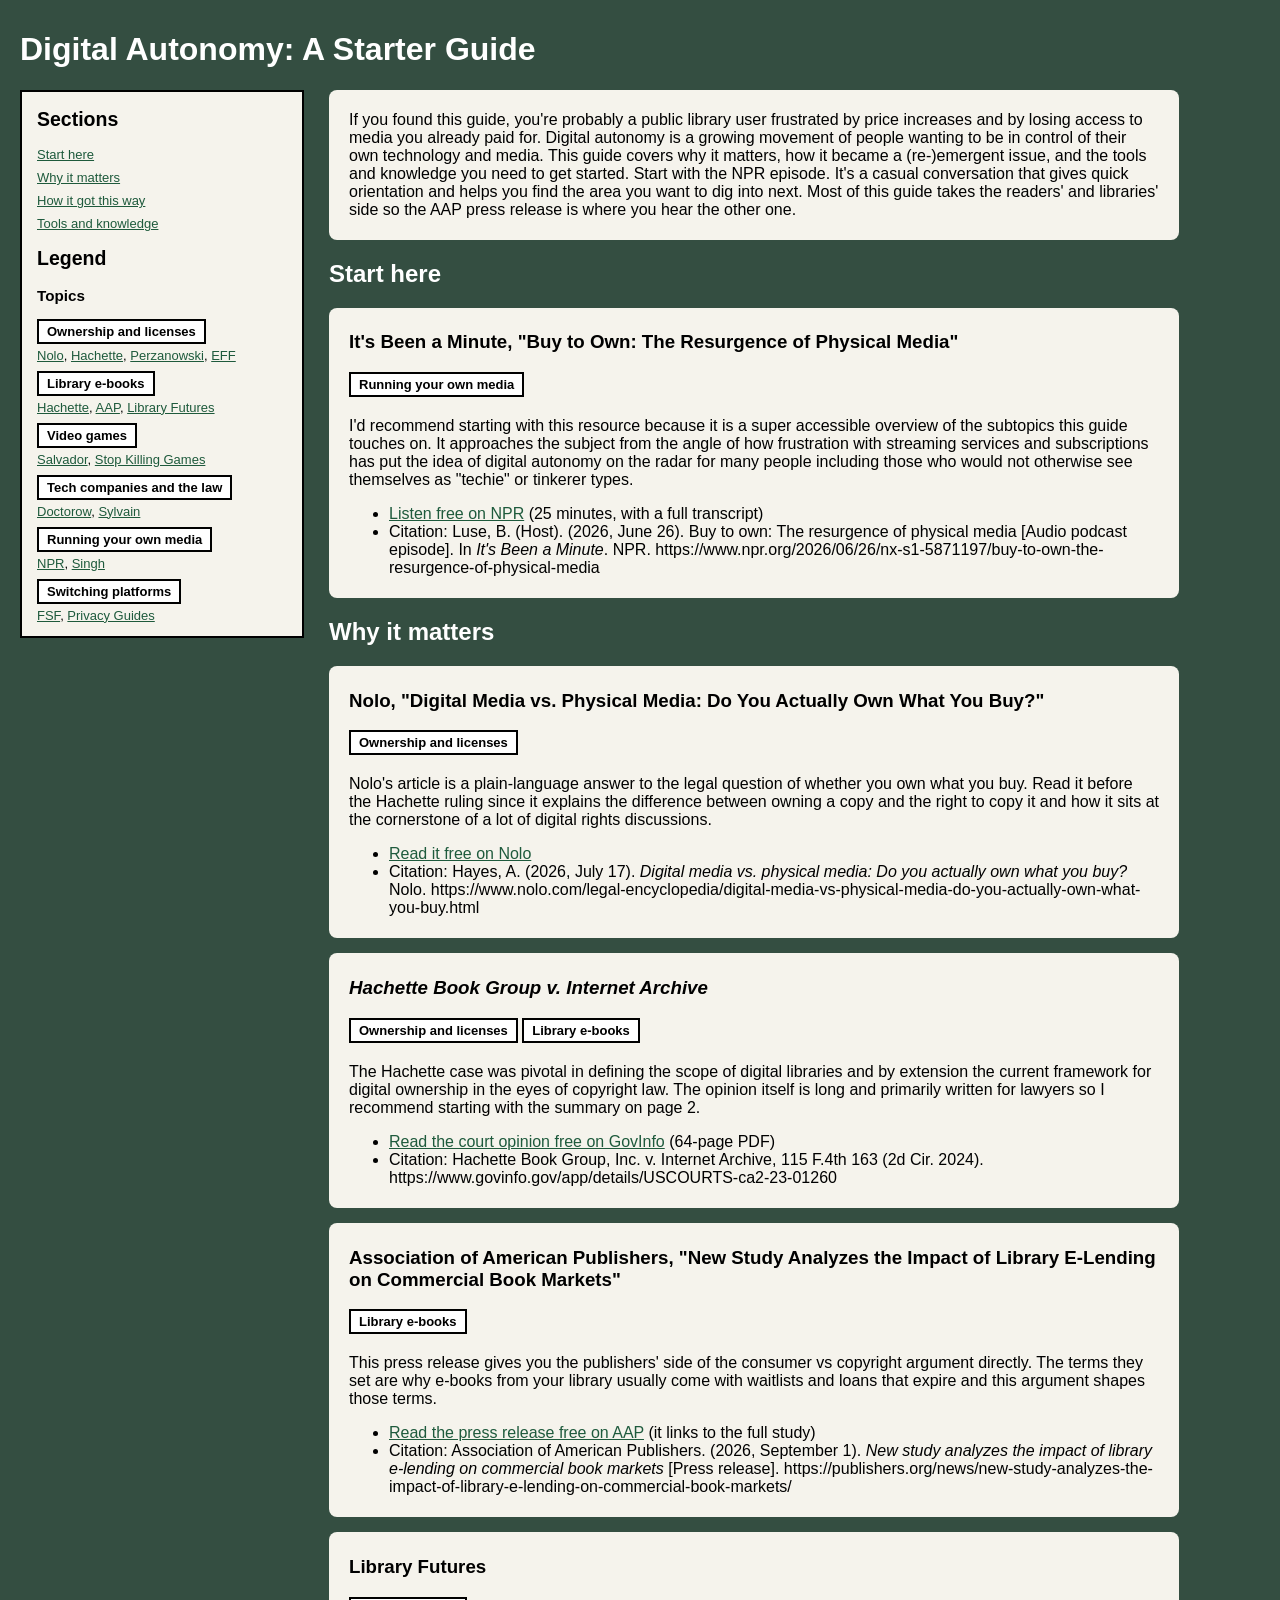
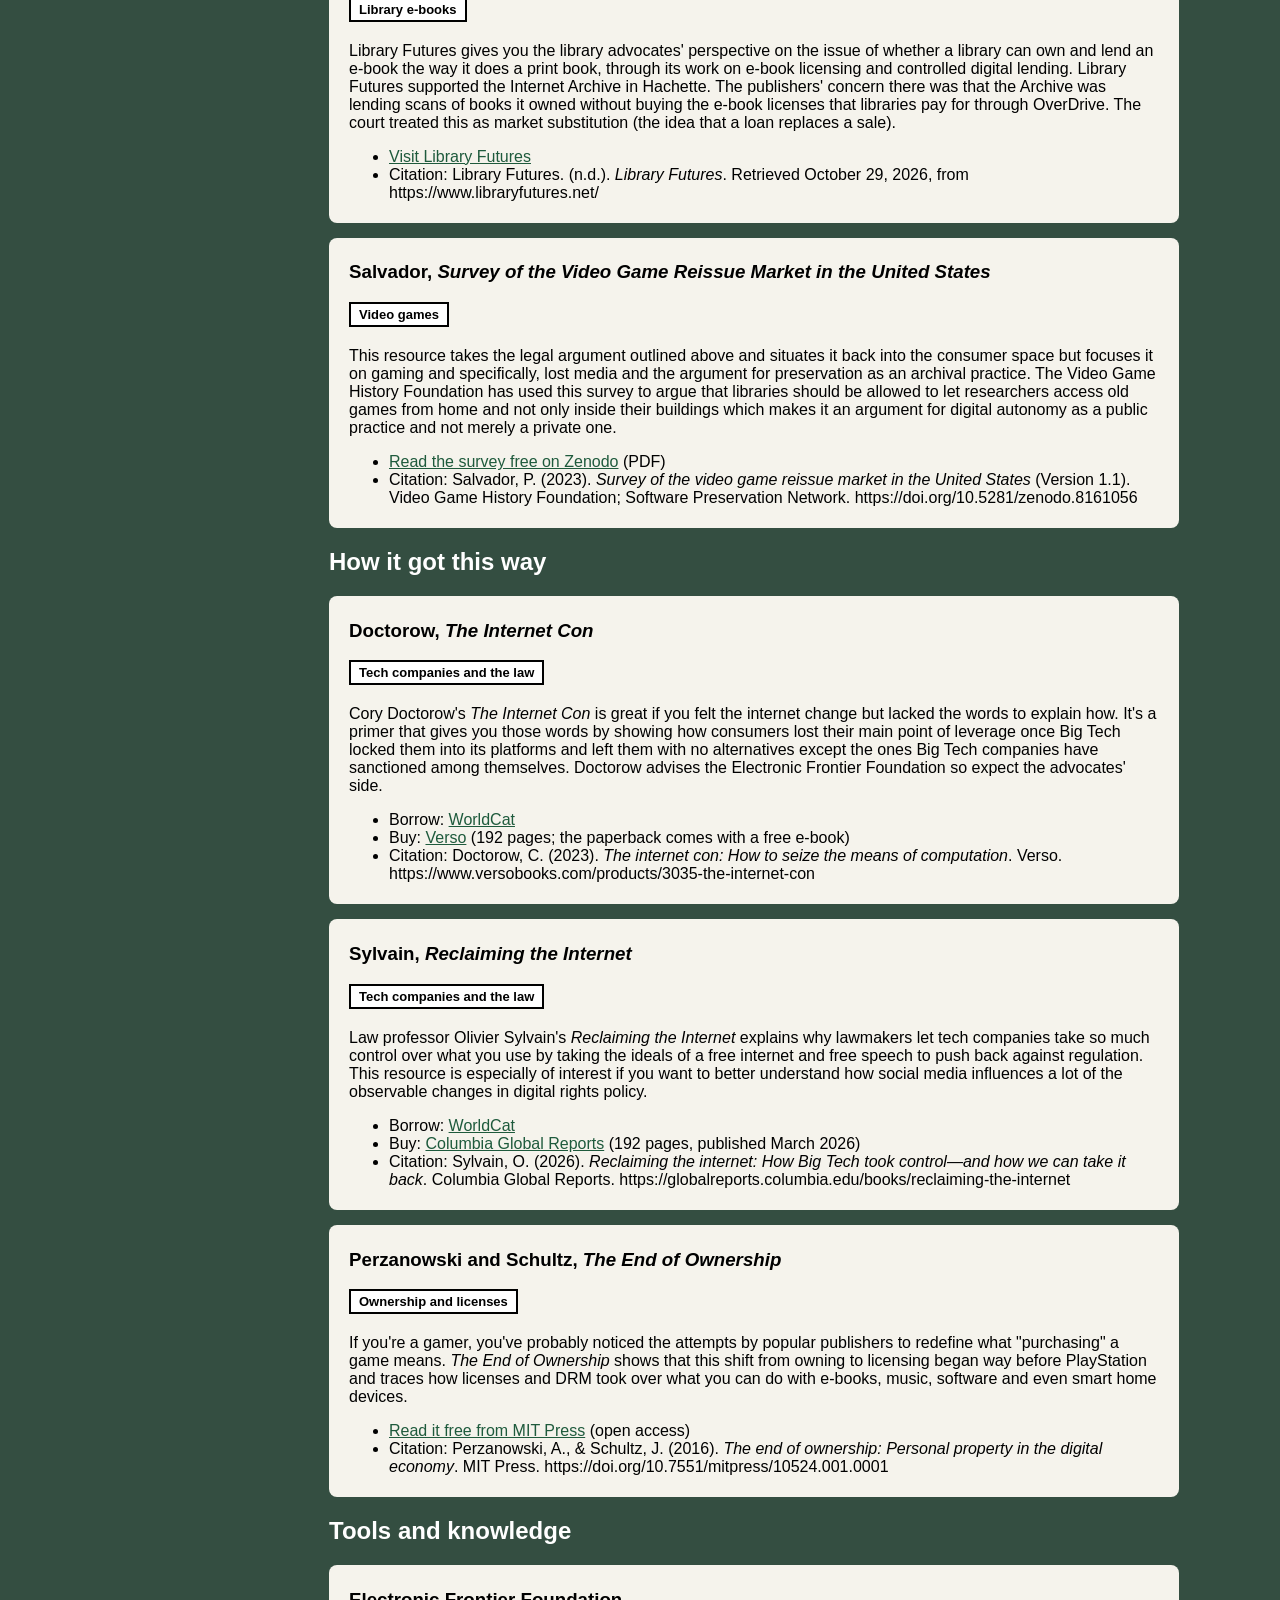
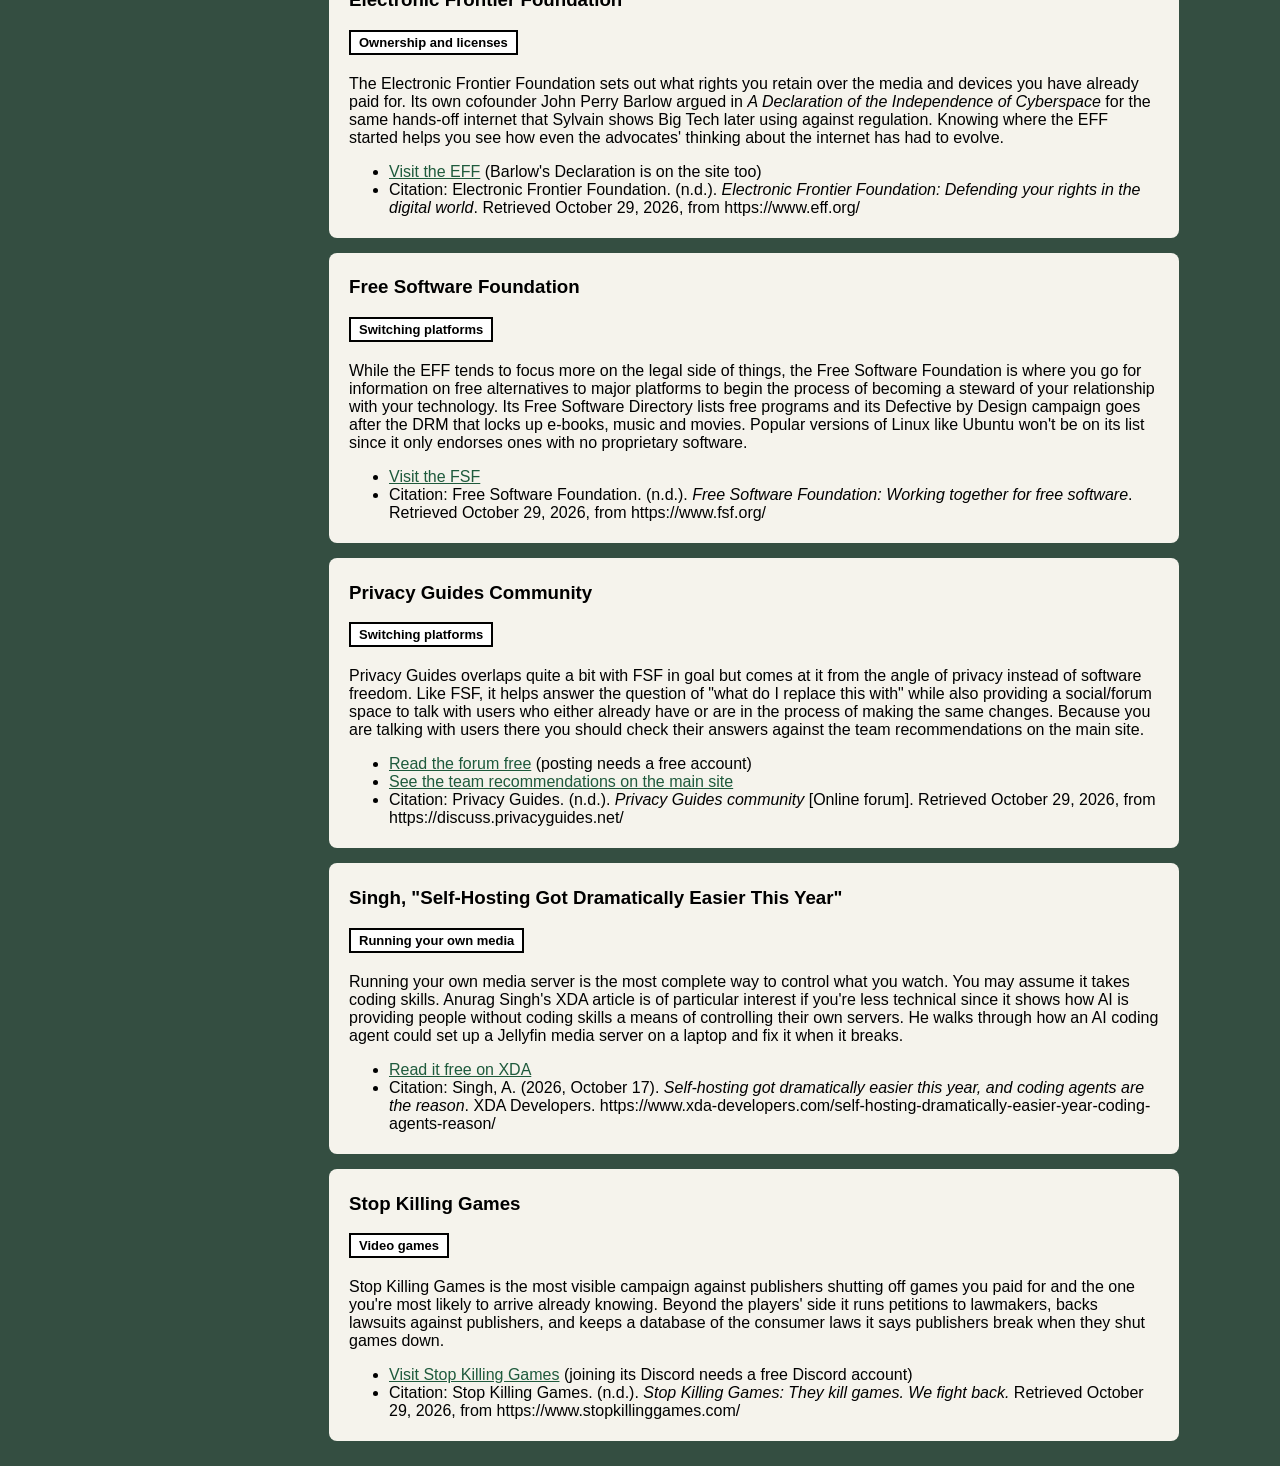
==== reference-guide.html @ 39aa9472 "init ref guide" ====
<!DOCTYPE html>
<!-- Made for LIS 702, Fall 2026 -->

<html lang="en-US">
  
  <head>
    <meta charset="utf-8" />
    <meta name="viewport" content="width=device-width, initial-scale=1" />
    <meta 
      name="description"
      content="LIS 702 reference subject guide on digital autonomy" />
    <title>Digital Autonomy Guide</title>
    <link rel="stylesheet" href="guide.css" />
  </head>

  <body>
    <header>
        <h1>Digital Autonomy: A Starter Guide</h1>
    </header>   

    <a class="skip" href="#main">Skip to the guide</a>
    <div class="layout">
     <aside>
        <nav aria-label="Guide sections">
        <h2>Sections</h2>
        <ul>
            <li><a href="#start">Start here</a></li>
            <li><a href="#why">Why it matters</a></li>
            <li><a href="#how">How it got this way</a></li>
            <li><a href="#tools">Tools and knowledge</a></li>    
            </ul>
        </nav>
        <h2>Legend</h2>
        <h3>Topics</h3>
        <ul>
        <li><span class="tag topic">Ownership and licenses</span><br><a href="#nolo">Nolo</a>, <a href="#hachette">Hachette</a>, <a href="#perzanowski">Perzanowski</a>, <a href="#eff">EFF</a></li>
        <li><span class="tag topic">Library e-books</span><br><a href="#hachette">Hachette</a>, <a href="#aap">AAP</a>, <a href="#library-futures">Library Futures</a></li>
        <li><span class="tag topic">Video games</span><br><a href="#salvador">Salvador</a>, <a href="#stop-killing-games">Stop Killing Games</a></li>
        <li><span class="tag topic">Tech companies and the law</span><br><a href="#doctorow">Doctorow</a>, <a href="#sylvain">Sylvain</a></li>
        <li><span class="tag topic">Running your own media</span><br><a href="#npr">NPR</a>, <a href="#singh">Singh</a></li>
        <li><span class="tag topic">Switching platforms</span><br><a href="#fsf">FSF</a>, <a href="#privacy-guides">Privacy Guides</a></li>
    </ul>
    </aside>

    <main id="main">
    <section class="intro">
        <p>If you found this guide, you're probably a public library user frustrated by price increases and by losing access to media you already paid for. Digital autonomy is a growing movement of people wanting to be in control of their own technology and media. This guide covers why it matters, how it became a (re-)emergent issue, and the tools and knowledge you need to get started. Start with the NPR episode. It's a casual conversation that gives quick orientation and helps you find the area you want to dig into next. Most of this guide takes the readers' and libraries' side so the AAP press release is where you hear the other one.</p>
    </section>
        

    <section id="start">
        <h2>Start here</h2>
        <div class="resource" id="npr">
            <h3>It's Been a Minute, "Buy to Own: The Resurgence of Physical Media"</h3>
            <p class="tags"><span class="tag topic">Running your own media</span></p>
            <p>I'd recommend starting with this resource because it is a super accessible overview of the subtopics this guide touches on. It approaches the subject from the angle of how frustration with streaming services and subscriptions has put the idea of digital autonomy on the radar for many people including those who would not otherwise see themselves as "techie" or tinkerer types.</p>
            <ul>
                <li><a href="https://www.npr.org/2026/06/26/nx-s1-5871197/buy-to-own-the-resurgence-of-physical-media">Listen free on NPR</a> (25 minutes, with a full transcript)</li>
                <li>Citation: Luse, B. (Host). (2026, June 26). Buy to own: The resurgence of physical media [Audio podcast episode]. In <em>It's Been a Minute</em>. NPR. https://www.npr.org/2026/06/26/nx-s1-5871197/buy-to-own-the-resurgence-of-physical-media</li>
            </ul>
        </div>
    </section>

    <section id="why">
        <h2>Why it matters</h2>
        <div class="resource" id="nolo">
            <h3>Nolo, "Digital Media vs. Physical Media: Do You Actually Own What You Buy?"</h3>
            <p class="tags"><span class="tag topic">Ownership and licenses</span></p>
            <p>Nolo's article is a plain-language answer to the legal question of whether you own what you buy. Read it before the Hachette ruling since it explains the difference between owning a copy and the right to copy it and how it sits at the cornerstone of a lot of digital rights discussions.</p>
            <ul>
                <li><a href="https://www.nolo.com/legal-encyclopedia/digital-media-vs-physical-media-do-you-actually-own-what-you-buy.html">Read it free on Nolo</a></li>
                <li>Citation: Hayes, A. (2026, July 17). <em>Digital media vs. physical media: Do you actually own what you buy?</em> Nolo. https://www.nolo.com/legal-encyclopedia/digital-media-vs-physical-media-do-you-actually-own-what-you-buy.html</li>
            </ul>
        </div>
        <div class="resource" id="hachette">
            <h3><em>Hachette Book Group v. Internet Archive</em></h3>
            <p class="tags"><span class="tag topic">Ownership and licenses</span> <span class="tag topic">Library e-books</span></p>
            <p>The Hachette case was pivotal in defining the scope of digital libraries and by extension the current framework for digital ownership in the eyes of copyright law. The opinion itself is long and primarily written for lawyers so I recommend starting with the summary on page 2.</p>
            <ul>
                <li><a href="https://www.govinfo.gov/app/details/USCOURTS-ca2-23-01260">Read the court opinion free on GovInfo</a> (64-page PDF)</li>
                <li>Citation: Hachette Book Group, Inc. v. Internet Archive, 115 F.4th 163 (2d Cir. 2024). https://www.govinfo.gov/app/details/USCOURTS-ca2-23-01260</li>
            </ul>
        </div>
        <div class="resource" id="aap">
            <h3>Association of American Publishers, "New Study Analyzes the Impact of Library E-Lending on Commercial Book Markets"</h3>
            <p class="tags"><span class="tag topic">Library e-books</span></p>
            <p>This press release gives you the publishers' side of the consumer vs copyright argument directly. The terms they set are why e-books from your library usually come with waitlists and loans that expire and this argument shapes those terms.</p>
            <ul>
                <li><a href="https://publishers.org/news/new-study-analyzes-the-impact-of-library-e-lending-on-commercial-book-markets/">Read the press release free on AAP</a> (it links to the full study)</li>
                <li>Citation: Association of American Publishers. (2026, September 1). <em>New study analyzes the impact of library e-lending on commercial book markets</em> [Press release]. https://publishers.org/news/new-study-analyzes-the-impact-of-library-e-lending-on-commercial-book-markets/</li>
            </ul>
        </div>
        <div class="resource" id="library-futures">
            <h3>Library Futures</h3>
            <p class="tags"><span class="tag topic">Library e-books</span></p>
            <p>Library Futures gives you the library advocates' perspective on the issue of whether a library can own and lend an e-book the way it does a print book, through its work on e-book licensing and controlled digital lending. Library Futures supported the Internet Archive in Hachette. The publishers' concern there was that the Archive was lending scans of books it owned without buying the e-book licenses that libraries pay for through OverDrive. The court treated this as market substitution (the idea that a loan replaces a sale).</p>
            <ul>
                <li><a href="https://www.libraryfutures.net/">Visit Library Futures</a></li>
                <li>Citation: Library Futures. (n.d.). <em>Library Futures</em>. Retrieved October 29, 2026, from https://www.libraryfutures.net/</li>
            </ul>
        </div>
        <div class="resource" id="salvador">
            <h3>Salvador, <em>Survey of the Video Game Reissue Market in the United States</em></h3>
            <p class="tags"><span class="tag topic">Video games</span></p>
            <p>This resource takes the legal argument outlined above and situates it back into the consumer space but focuses it on gaming and specifically, lost media and the argument for preservation as an archival practice. The Video Game History Foundation has used this survey to argue that libraries should be allowed to let researchers access old games from home and not only inside their buildings which makes it an argument for digital autonomy as a public practice and not merely a private one.</p>
            <ul>
                <li><a href="https://doi.org/10.5281/zenodo.8161056">Read the survey free on Zenodo</a> (PDF)</li>
                <li>Citation: Salvador, P. (2023). <em>Survey of the video game reissue market in the United States</em> (Version 1.1). Video Game History Foundation; Software Preservation Network. https://doi.org/10.5281/zenodo.8161056</li>
            </ul>
        </div>
    </section>

    <section id="how">
        <h2>How it got this way</h2>
        <div class="resource" id="doctorow">
            <h3>Doctorow, <em>The Internet Con</em></h3>
            <p class="tags"><span class="tag topic">Tech companies and the law</span></p>
            <p>Cory Doctorow's <em>The Internet Con</em> is great if you felt the internet change but lacked the words to explain how. It's a primer that gives you those words by showing how consumers lost their main point of leverage once Big Tech locked them into its platforms and left them with no alternatives except the ones Big Tech companies have sanctioned among themselves. Doctorow advises the Electronic Frontier Foundation so expect the advocates' side.</p>
            <ul>
                <li>Borrow: <a href="https://search.worldcat.org/search?q=The+Internet+Con+Doctorow" aria-label="Borrow The Internet Con through WorldCat">WorldCat</a></li>
                <li>Buy: <a href="https://www.versobooks.com/products/3035-the-internet-con">Verso</a> (192 pages; the paperback comes with a free e-book)</li>
                <li>Citation: Doctorow, C. (2023). <em>The internet con: How to seize the means of computation</em>. Verso. https://www.versobooks.com/products/3035-the-internet-con</li>
            </ul>
        </div>
        <div class="resource" id="sylvain">
            <h3>Sylvain, <em>Reclaiming the Internet</em></h3>
            <p class="tags"><span class="tag topic">Tech companies and the law</span></p>
            <p>Law professor Olivier Sylvain's <em>Reclaiming the Internet</em> explains why lawmakers let tech companies take so much control over what you use by taking the ideals of a free internet and free speech to push back against regulation. This resource is especially of interest if you want to better understand how social media influences a lot of the observable changes in digital rights policy.</p>
            <ul>
                <li>Borrow: <a href="https://search.worldcat.org/search?q=Reclaiming+the+Internet+Sylvain" aria-label="Borrow Reclaiming the Internet through WorldCat">WorldCat</a></li>
                <li>Buy: <a href="https://globalreports.columbia.edu/books/reclaiming-the-internet">Columbia Global Reports</a> (192 pages, published March 2026)</li>
                <li>Citation: Sylvain, O. (2026). <em>Reclaiming the internet: How Big Tech took control—and how we can take it back</em>. Columbia Global Reports. https://globalreports.columbia.edu/books/reclaiming-the-internet</li>
            </ul>
        </div>
        <div class="resource" id="perzanowski">
            <h3>Perzanowski and Schultz, <em>The End of Ownership</em></h3>
            <p class="tags"><span class="tag topic">Ownership and licenses</span></p>
            <p>If you're a gamer, you've probably noticed the attempts by popular publishers to redefine what "purchasing" a game means. <em>The End of Ownership</em> shows that this shift from owning to licensing began way before PlayStation and traces how licenses and DRM took over what you can do with e-books, music, software and even smart home devices.</p>
            <ul>
                <li><a href="https://doi.org/10.7551/mitpress/10524.001.0001">Read it free from MIT Press</a> (open access)</li>
                <li>Citation: Perzanowski, A., &amp; Schultz, J. (2016). <em>The end of ownership: Personal property in the digital economy</em>. MIT Press. https://doi.org/10.7551/mitpress/10524.001.0001</li>
            </ul>
        </div>
    </section>

    <section id="tools">
        <h2>Tools and knowledge</h2>
        <div class="resource" id="eff">
            <h3>Electronic Frontier Foundation</h3>
            <p class="tags"><span class="tag topic">Ownership and licenses</span></p>
            <p>The Electronic Frontier Foundation sets out what rights you retain over the media and devices you have already paid for. Its own cofounder John Perry Barlow argued in <em>A Declaration of the Independence of Cyberspace</em> for the same hands-off internet that Sylvain shows Big Tech later using against regulation. Knowing where the EFF started helps you see how even the advocates' thinking about the internet has had to evolve.</p>
            <ul>
                <li><a href="https://www.eff.org/">Visit the EFF</a> (Barlow's Declaration is on the site too)</li>
                <li>Citation: Electronic Frontier Foundation. (n.d.). <em>Electronic Frontier Foundation: Defending your rights in the digital world</em>. Retrieved October 29, 2026, from https://www.eff.org/</li>
            </ul>
        </div>
        <div class="resource" id="fsf">
            <h3>Free Software Foundation</h3>
            <p class="tags"><span class="tag topic">Switching platforms</span></p>
            <p>While the EFF tends to focus more on the legal side of things, the Free Software Foundation is where you go for information on free alternatives to major platforms to begin the process of becoming a steward of your relationship with your technology. Its Free Software Directory lists free programs and its Defective by Design campaign goes after the DRM that locks up e-books, music and movies. Popular versions of Linux like Ubuntu won't be on its list since it only endorses ones with no proprietary software.</p>
            <ul>
                <li><a href="https://www.fsf.org/">Visit the FSF</a></li>
                <li>Citation: Free Software Foundation. (n.d.). <em>Free Software Foundation: Working together for free software</em>. Retrieved October 29, 2026, from https://www.fsf.org/</li>
            </ul>
        </div>
        <div class="resource" id="privacy-guides">
            <h3>Privacy Guides Community</h3>
            <p class="tags"><span class="tag topic">Switching platforms</span></p>
            <p>Privacy Guides overlaps quite a bit with FSF in goal but comes at it from the angle of privacy instead of software freedom. Like FSF, it helps answer the question of "what do I replace this with" while also providing a social/forum space to talk with users who either already have or are in the process of making the same changes. Because you are talking with users there you should check their answers against the team recommendations on the main site.</p>
            <ul>
                <li><a href="https://discuss.privacyguides.net/">Read the forum free</a> (posting needs a free account)</li>
                <li><a href="https://www.privacyguides.org/">See the team recommendations on the main site</a></li>
                <li>Citation: Privacy Guides. (n.d.). <em>Privacy Guides community</em> [Online forum]. Retrieved October 29, 2026, from https://discuss.privacyguides.net/</li>
            </ul>
        </div>
        <div class="resource" id="singh">
            <h3>Singh, "Self-Hosting Got Dramatically Easier This Year"</h3>
            <p class="tags"><span class="tag topic">Running your own media</span></p>
            <p>Running your own media server is the most complete way to control what you watch. You may assume it takes coding skills. Anurag Singh's XDA article is of particular interest if you're less technical since it shows how AI is providing people without coding skills a means of controlling their own servers. He walks through how an AI coding agent could set up a Jellyfin media server on a laptop and fix it when it breaks.</p>
            <ul>
                <li><a href="https://www.xda-developers.com/self-hosting-dramatically-easier-year-coding-agents-reason/">Read it free on XDA</a></li>
                <li>Citation: Singh, A. (2026, October 17). <em>Self-hosting got dramatically easier this year, and coding agents are the reason</em>. XDA Developers. https://www.xda-developers.com/self-hosting-dramatically-easier-year-coding-agents-reason/</li>
            </ul>
        </div>
        <div class="resource" id="stop-killing-games">
            <h3>Stop Killing Games</h3>
            <p class="tags"><span class="tag topic">Video games</span></p>
            <p>Stop Killing Games is the most visible campaign against publishers shutting off games you paid for and the one you're most likely to arrive already knowing. Beyond the players' side it runs petitions to lawmakers, backs lawsuits against publishers, and keeps a database of the consumer laws it says publishers break when they shut games down.</p>
            <ul>
                <li><a href="https://www.stopkillinggames.com/">Visit Stop Killing Games</a> (joining its Discord needs a free Discord account)</li>
                <li>Citation: Stop Killing Games. (n.d.). <em>Stop Killing Games: They kill games. We fight back.</em> Retrieved October 29, 2026, from https://www.stopkillinggames.com/</li>
            </ul>
        </div>
    </section>
    </main>
    </div>

    <!--
    <footer>
        <p>Made for LIS 702, Fall 2026.</p>
    </footer>
    -->
    </body>
</html>
---- guide.css ----
body {
    background: rgb(52, 78, 65);
    font-family: sans-serif;
    margin: 0;
    padding: 10px 20px;
}

header, footer {
    color: white;
}

.layout {
    display: flex; 
    flex-direction: column;
    gap: 25px; 
}

aside {
    background: rgb(245, 243, 236);
    border: 2px solid black; 
    padding: 0px 15px;
    font-size: small;
}

aside a {
    color: rgb(30, 90, 60);
}

aside ul {
    list-style-type: none;
    padding: 0;
}

aside li {
    margin-bottom: 8px;
}

main {
    flex: 1;
    max-width: 850px;
}

section h2 {
    color: white;
}

.intro, .resource {
    background: rgb(245, 243, 236);
    padding: 5px 20px;
    margin-bottom: 15px;
    border-radius: 8px;
}

.resource {
    overflow-wrap: break-word;
}

.resource a {
    color: rgb(30, 90, 60);
}

footer {
    font-size: small;
}


.tag {
    display: inline-block;
    font-size: small;
    font-weight: bold;
    padding: 3px 8px;
    border: 2px solid black; 
    margin-bottom: 4px;
    color: black;
}

.topic {
    background: white;
}

@media all and (min-width: 768px) {
    .layout {
        flex-direction: row;
        align-items: flex-start;
    }

    aside {
        position: sticky;
        top: 15px;
        width: 250px;
        max-height: 90vh;
        overflow-y: auto;
    }
} 

/*
.tags {
    margin-top: -8px;
}
*/

.skip {
    position: absolute;
    left: -9999px;
}

.skip:focus {
    position: static;
}
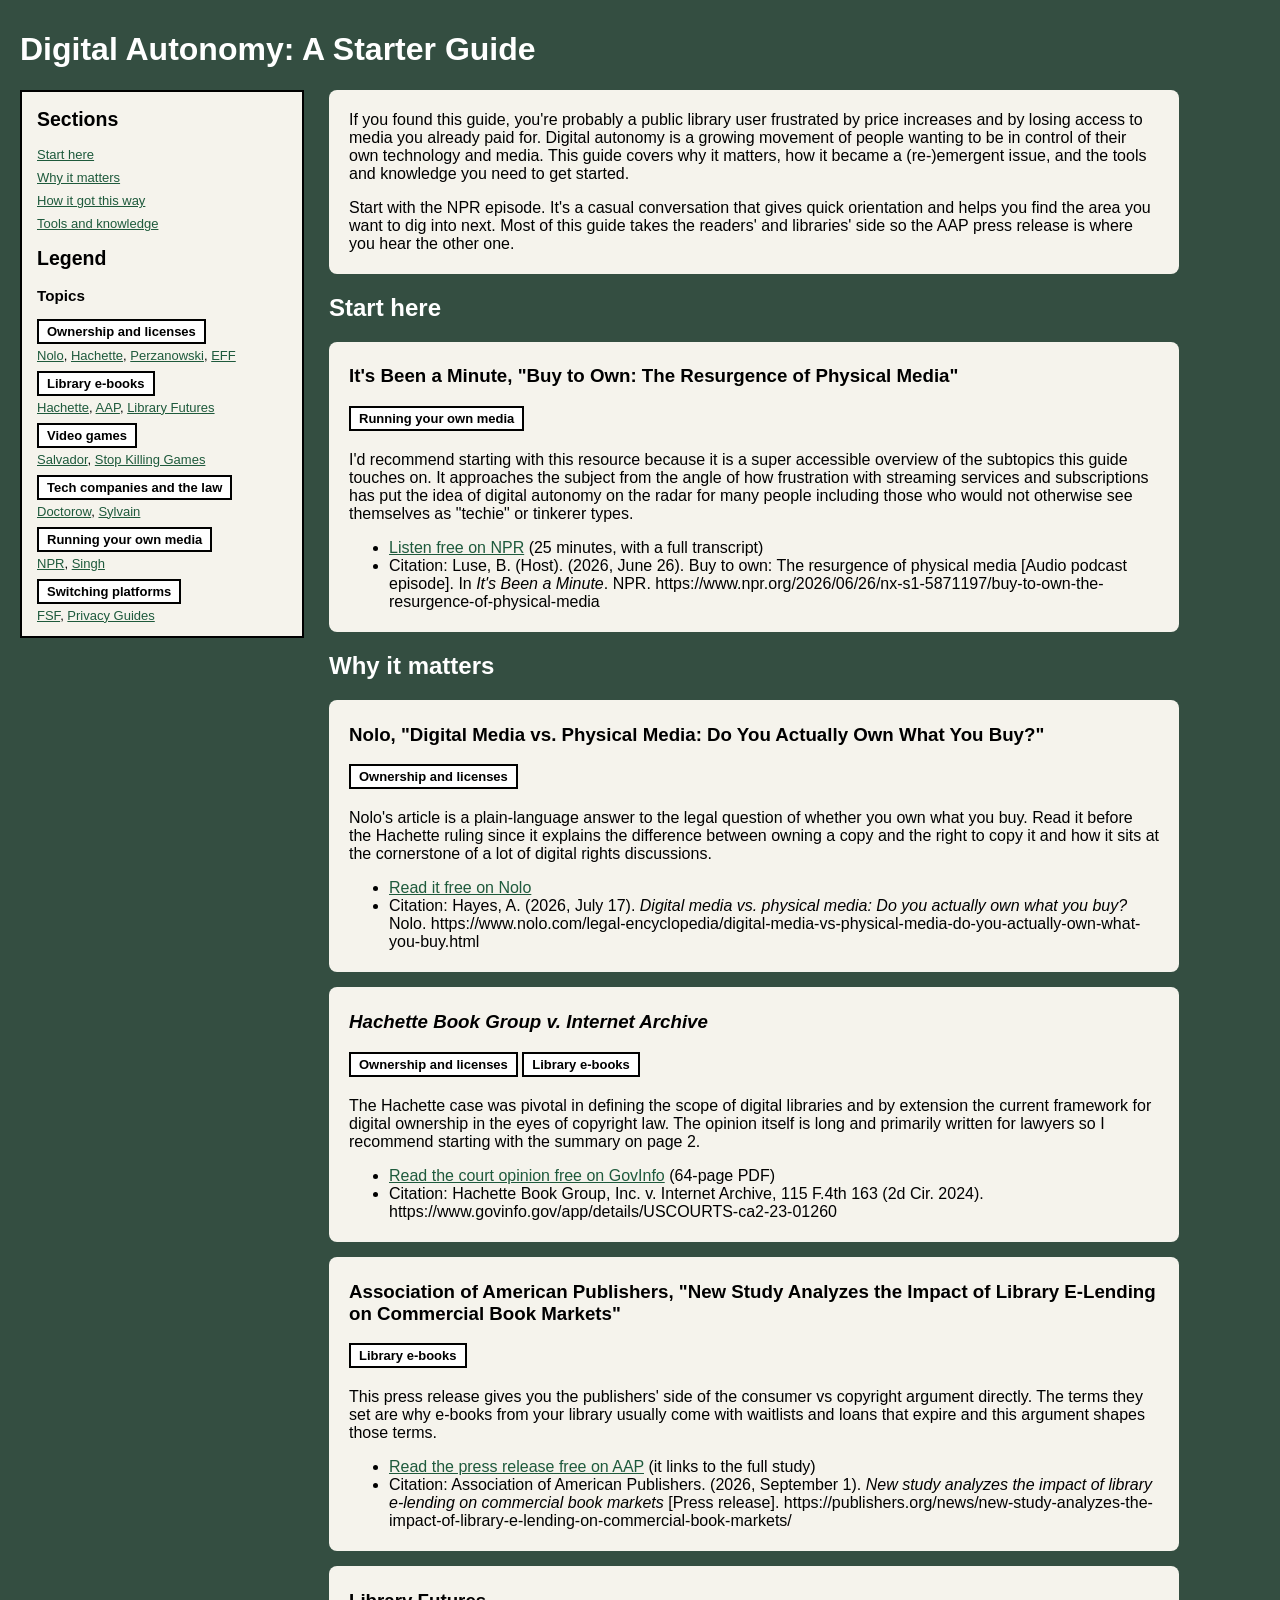
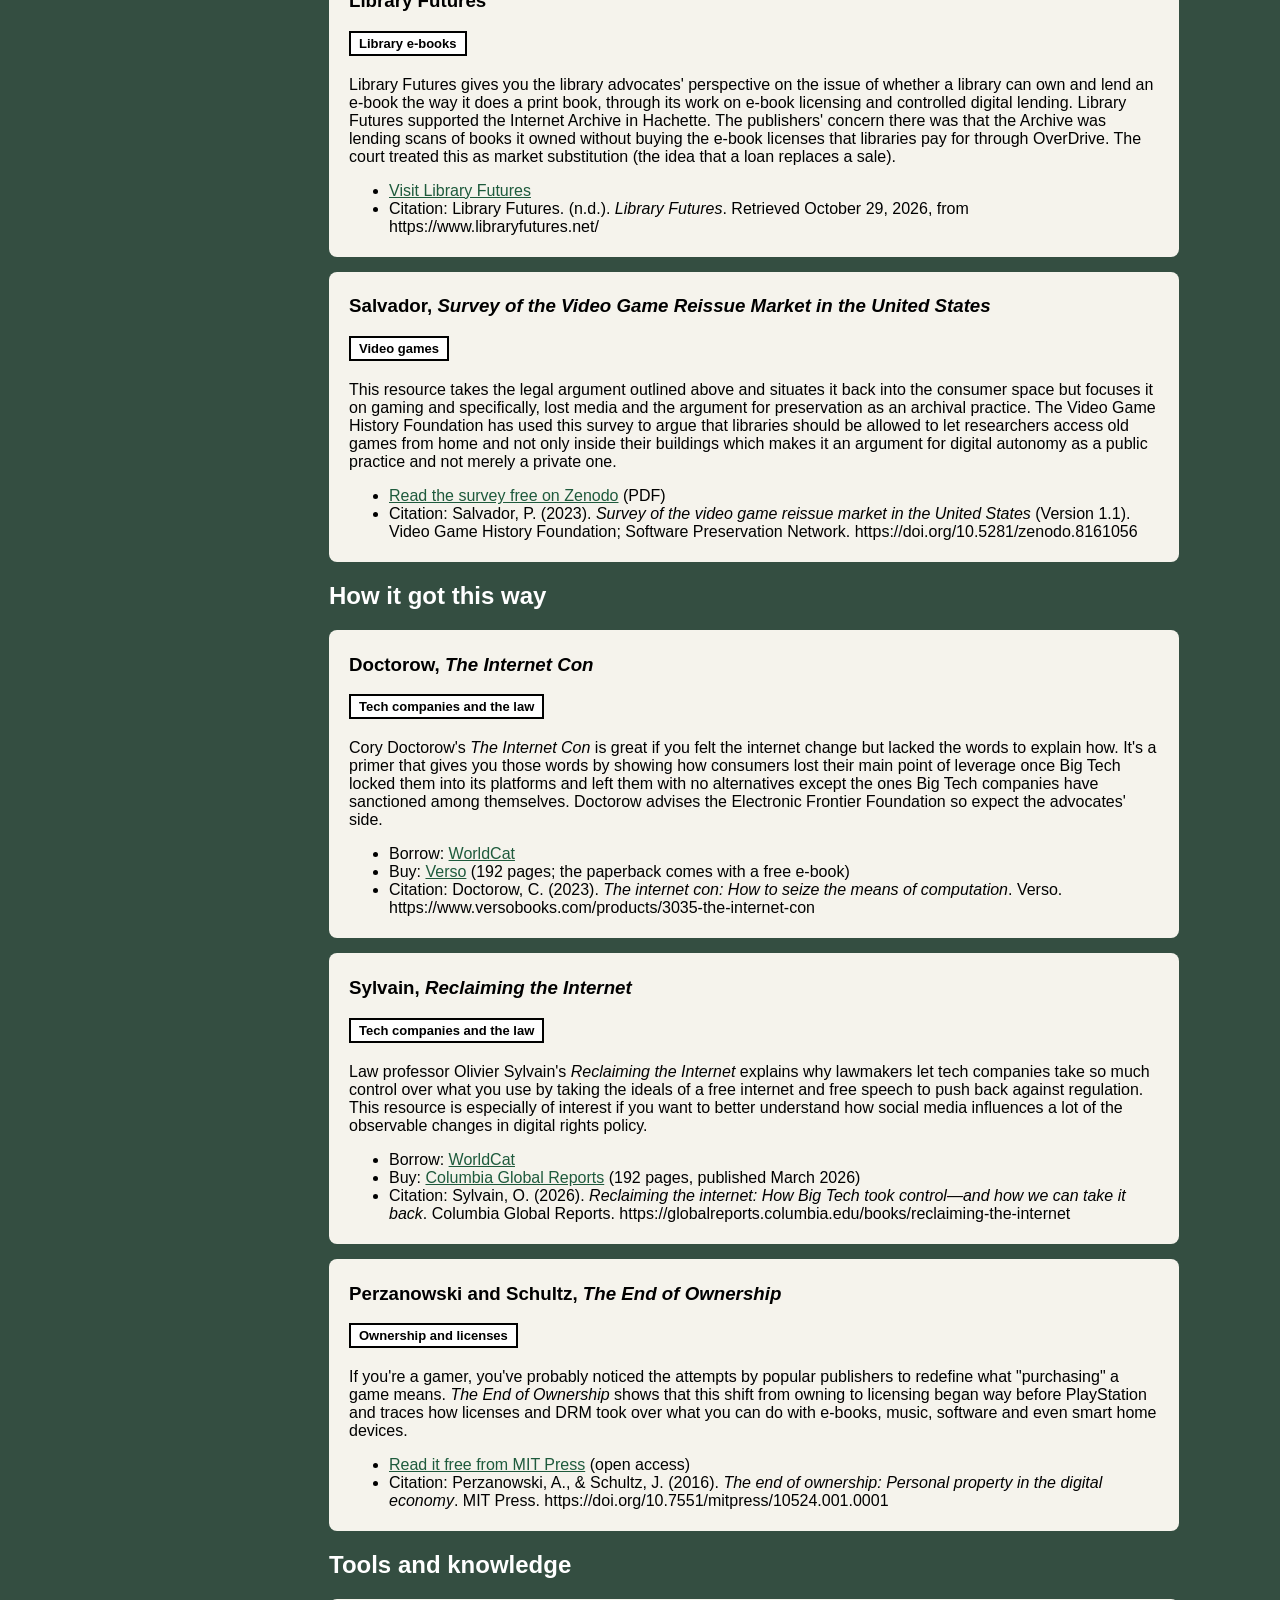
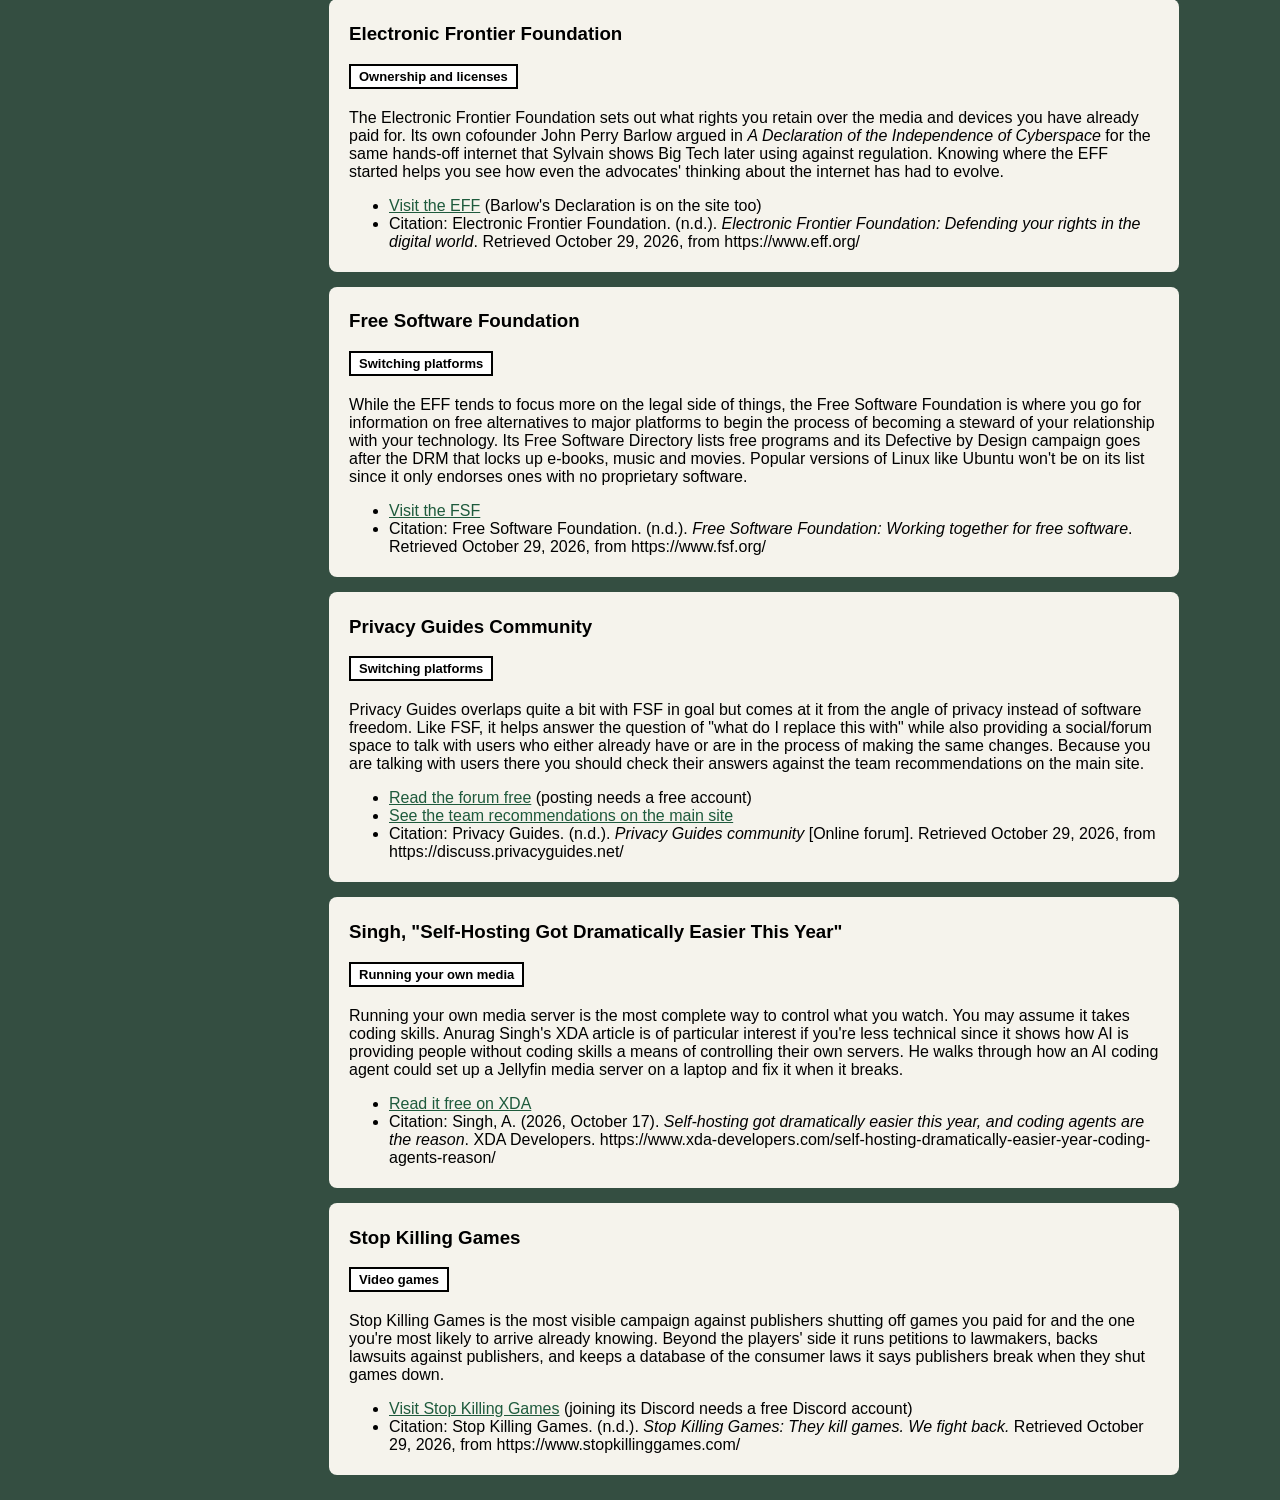
==== commit ee78042d: "intro clarity para spacing" ====
--- a/reference-guide.html
+++ b/reference-guide.html
@@ -44,7 +44,8 @@
 
     <main id="main">
     <section class="intro">
-        <p>If you found this guide, you're probably a public library user frustrated by price increases and by losing access to media you already paid for. Digital autonomy is a growing movement of people wanting to be in control of their own technology and media. This guide covers why it matters, how it became a (re-)emergent issue, and the tools and knowledge you need to get started. Start with the NPR episode. It's a casual conversation that gives quick orientation and helps you find the area you want to dig into next. Most of this guide takes the readers' and libraries' side so the AAP press release is where you hear the other one.</p>
+        <p>If you found this guide, you're probably a public library user frustrated by price increases and by losing access to media you already paid for. Digital autonomy is a growing movement of people wanting to be in control of their own technology and media. This guide covers why it matters, how it became a (re-)emergent issue, and the tools and knowledge you need to get started.</p>
+        <p>Start with the NPR episode. It's a casual conversation that gives quick orientation and helps you find the area you want to dig into next. Most of this guide takes the readers' and libraries' side so the AAP press release is where you hear the other one.</p>
     </section>
         
 
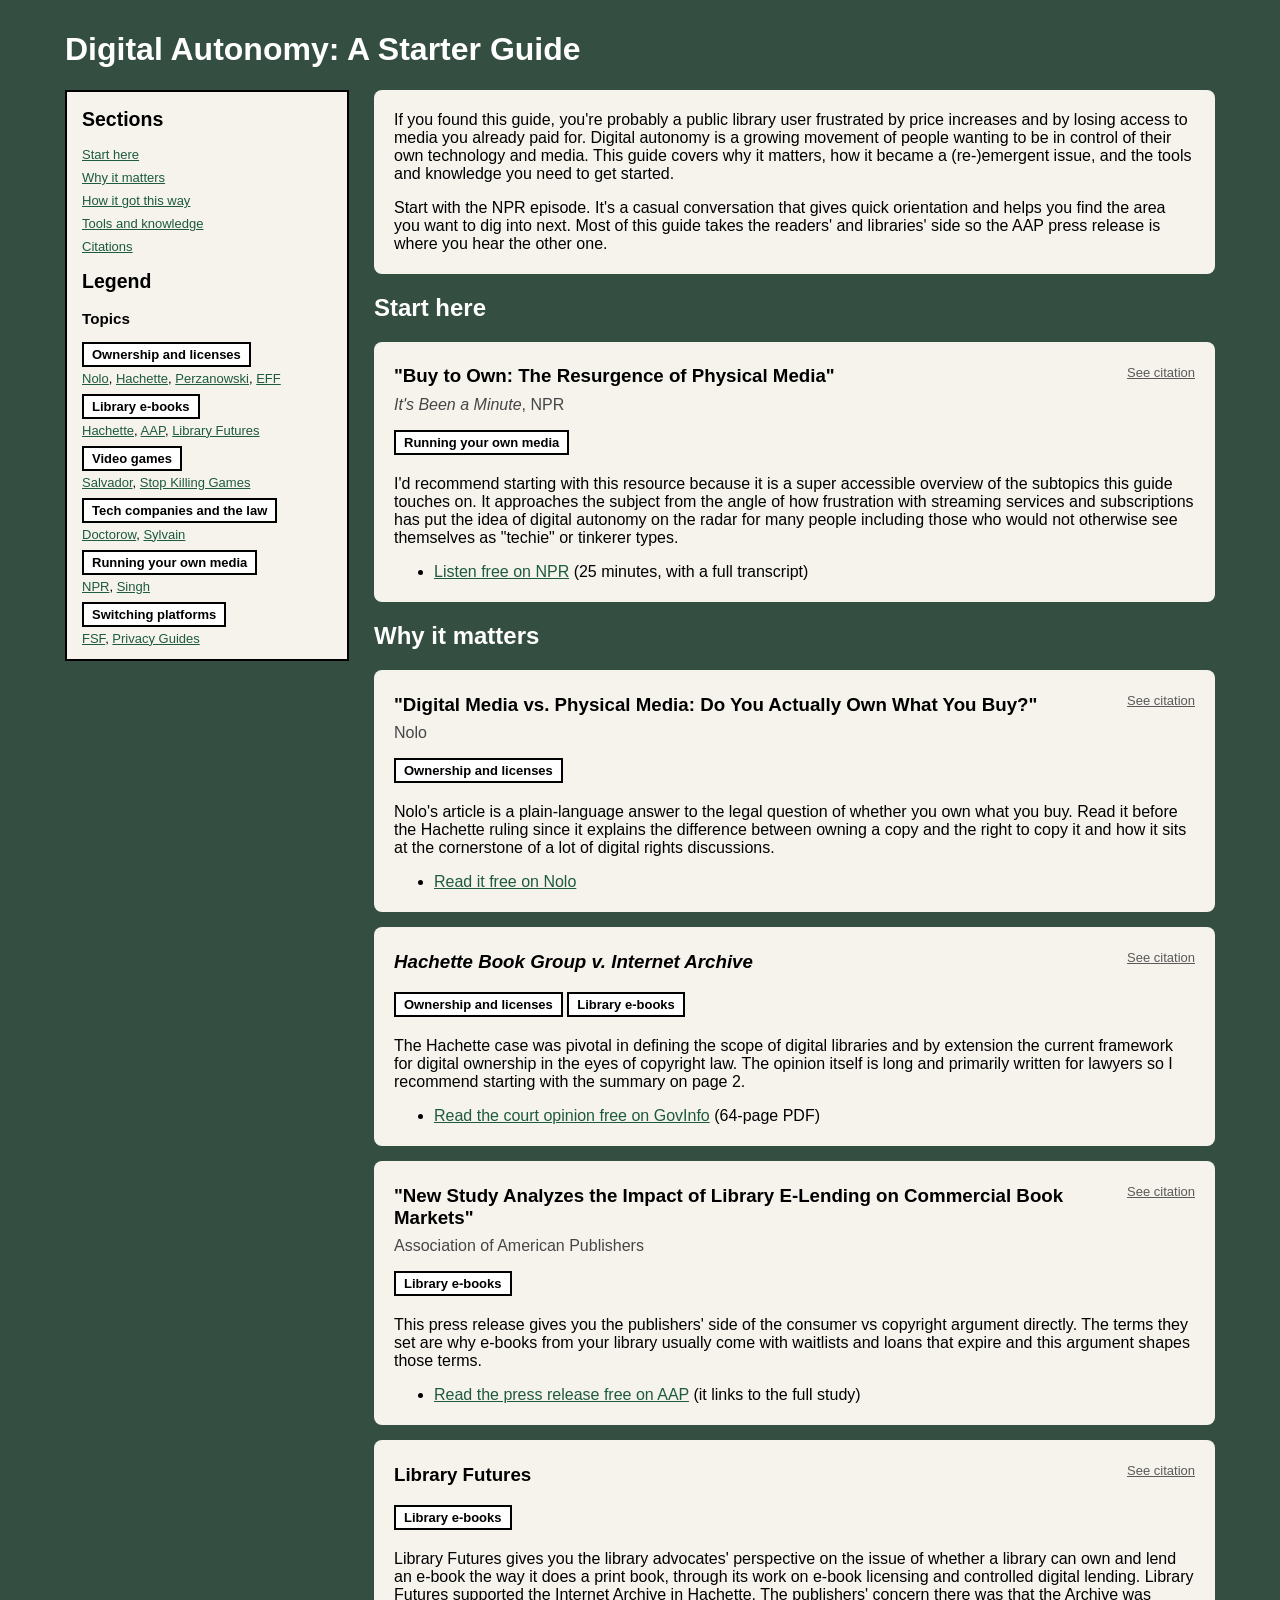
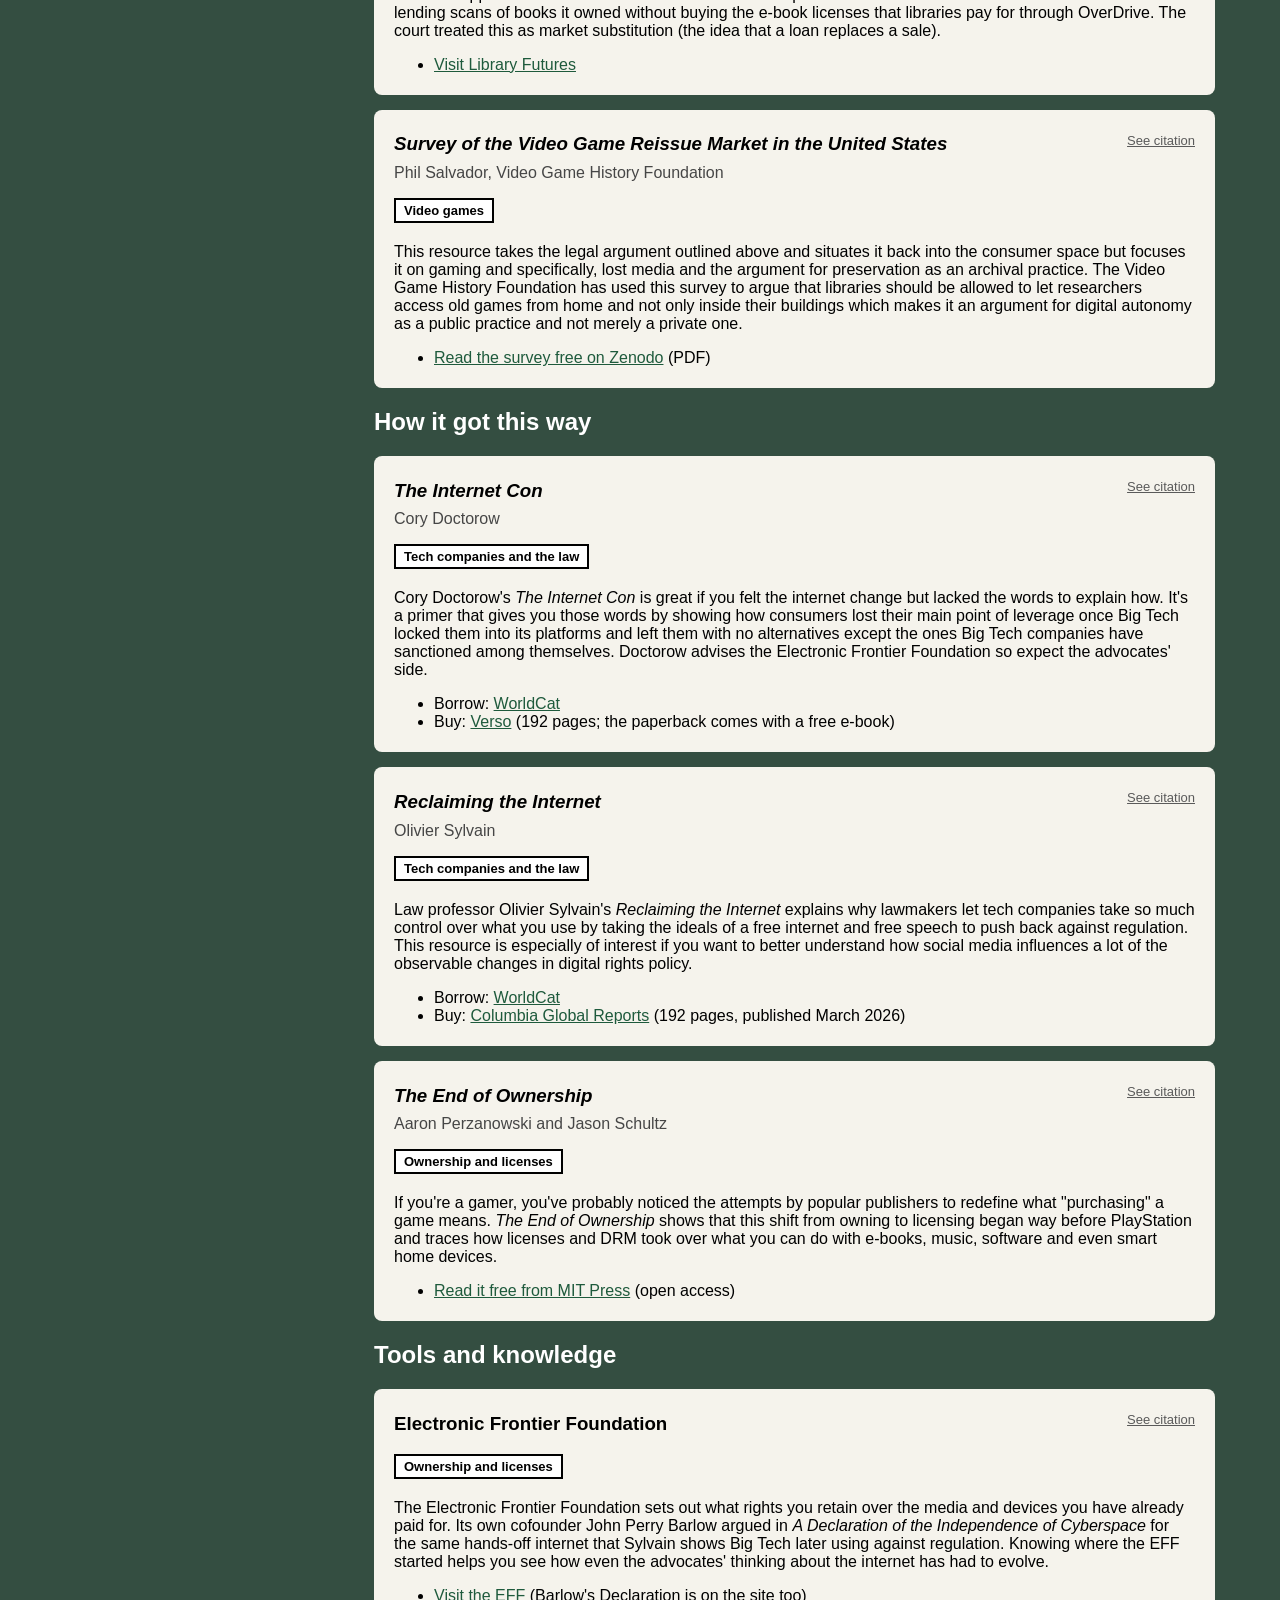
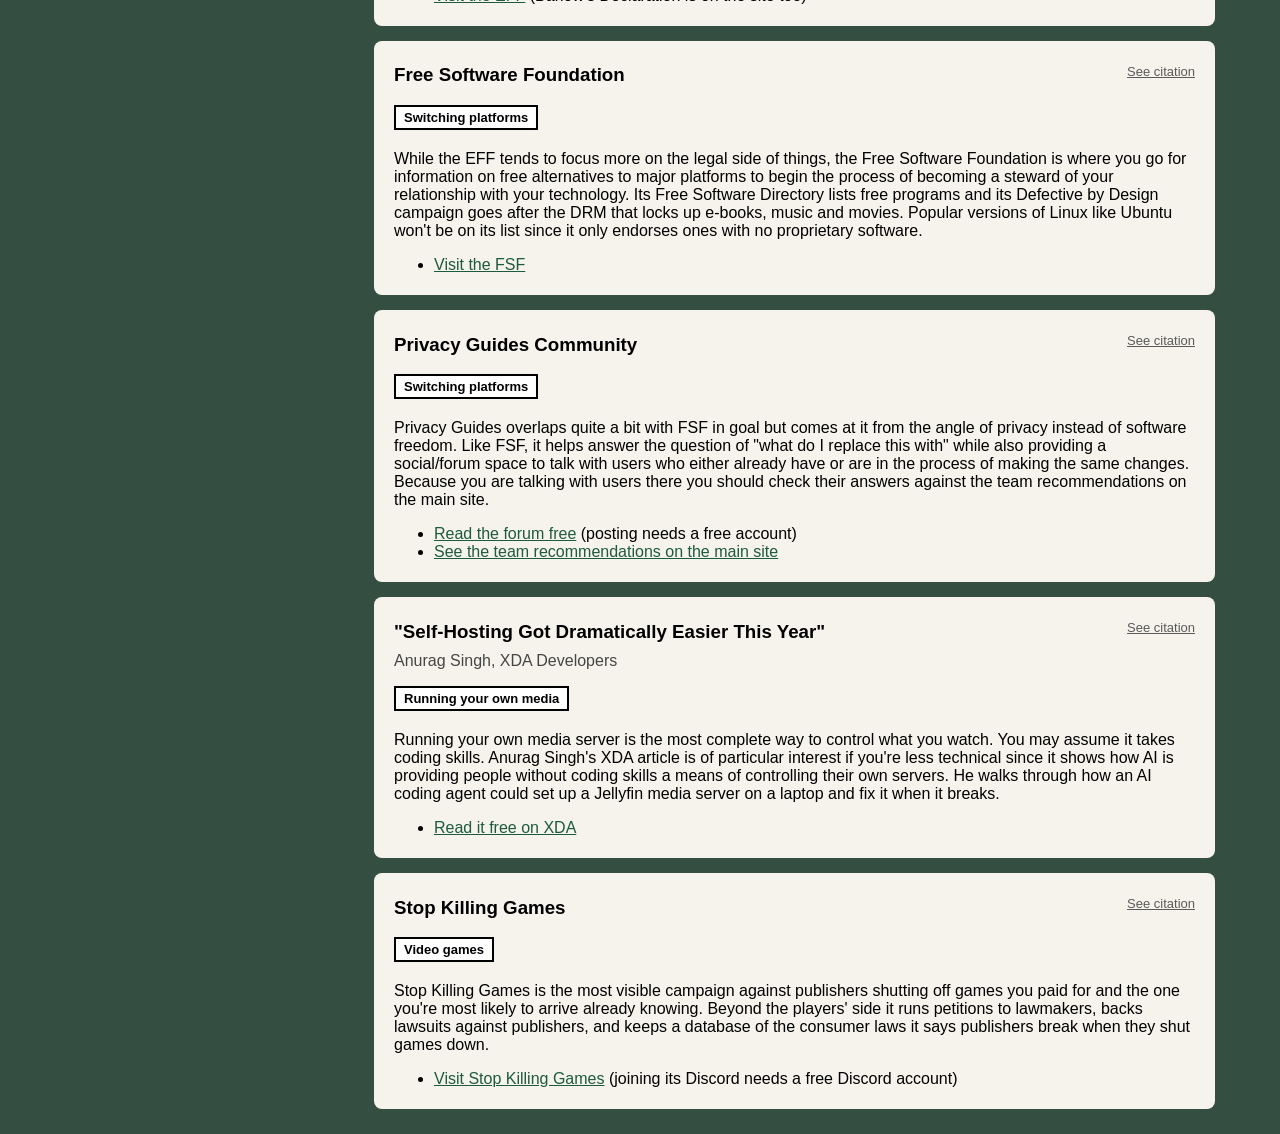
==== commit 1c01df7b: "move cites to sep html and update card structure" ====
--- a/reference-guide.html
+++ b/reference-guide.html
@@ -27,7 +27,8 @@
             <li><a href="#start">Start here</a></li>
             <li><a href="#why">Why it matters</a></li>
             <li><a href="#how">How it got this way</a></li>
-            <li><a href="#tools">Tools and knowledge</a></li>    
+            <li><a href="#tools">Tools and knowledge</a></li>
+            <li><a href="citations.html">Citations</a></li>    
             </ul>
         </nav>
         <h2>Legend</h2>
@@ -52,26 +53,28 @@
     <section id="start">
         <h2>Start here</h2>
         <div class="resource" id="npr">
-            <h3>It's Been a Minute, "Buy to Own: The Resurgence of Physical Media"</h3>
+            <h3>"Buy to Own: The Resurgence of Physical Media"</h3>
+            <p class="byline"><em>It's Been a Minute</em>, NPR</p>
             <p class="tags"><span class="tag topic">Running your own media</span></p>
             <p>I'd recommend starting with this resource because it is a super accessible overview of the subtopics this guide touches on. It approaches the subject from the angle of how frustration with streaming services and subscriptions has put the idea of digital autonomy on the radar for many people including those who would not otherwise see themselves as "techie" or tinkerer types.</p>
             <ul>
                 <li><a href="https://www.npr.org/2026/06/26/nx-s1-5871197/buy-to-own-the-resurgence-of-physical-media">Listen free on NPR</a> (25 minutes, with a full transcript)</li>
-                <li>Citation: Luse, B. (Host). (2026, June 26). Buy to own: The resurgence of physical media [Audio podcast episode]. In <em>It's Been a Minute</em>. NPR. https://www.npr.org/2026/06/26/nx-s1-5871197/buy-to-own-the-resurgence-of-physical-media</li>
-            </ul>
+            </ul>
+            <p class="cite"><a href="citations.html#cite-npr" aria-label="Citation for It&#x27;s Been a Minute, Buy to Own: The Resurgence of Physical Media">See citation</a></p>
         </div>
     </section>
 
     <section id="why">
         <h2>Why it matters</h2>
         <div class="resource" id="nolo">
-            <h3>Nolo, "Digital Media vs. Physical Media: Do You Actually Own What You Buy?"</h3>
+            <h3>"Digital Media vs. Physical Media: Do You Actually Own What You Buy?"</h3>
+            <p class="byline">Nolo</p>
             <p class="tags"><span class="tag topic">Ownership and licenses</span></p>
             <p>Nolo's article is a plain-language answer to the legal question of whether you own what you buy. Read it before the Hachette ruling since it explains the difference between owning a copy and the right to copy it and how it sits at the cornerstone of a lot of digital rights discussions.</p>
             <ul>
                 <li><a href="https://www.nolo.com/legal-encyclopedia/digital-media-vs-physical-media-do-you-actually-own-what-you-buy.html">Read it free on Nolo</a></li>
-                <li>Citation: Hayes, A. (2026, July 17). <em>Digital media vs. physical media: Do you actually own what you buy?</em> Nolo. https://www.nolo.com/legal-encyclopedia/digital-media-vs-physical-media-do-you-actually-own-what-you-buy.html</li>
-            </ul>
+            </ul>
+            <p class="cite"><a href="citations.html#cite-nolo" aria-label="Citation for Nolo, Digital Media vs. Physical Media: Do You Actually Own What You Buy?">See citation</a></p>
         </div>
         <div class="resource" id="hachette">
             <h3><em>Hachette Book Group v. Internet Archive</em></h3>
@@ -79,17 +82,18 @@
             <p>The Hachette case was pivotal in defining the scope of digital libraries and by extension the current framework for digital ownership in the eyes of copyright law. The opinion itself is long and primarily written for lawyers so I recommend starting with the summary on page 2.</p>
             <ul>
                 <li><a href="https://www.govinfo.gov/app/details/USCOURTS-ca2-23-01260">Read the court opinion free on GovInfo</a> (64-page PDF)</li>
-                <li>Citation: Hachette Book Group, Inc. v. Internet Archive, 115 F.4th 163 (2d Cir. 2024). https://www.govinfo.gov/app/details/USCOURTS-ca2-23-01260</li>
-            </ul>
+            </ul>
+            <p class="cite"><a href="citations.html#cite-hachette" aria-label="Citation for Hachette Book Group v. Internet Archive">See citation</a></p>
         </div>
         <div class="resource" id="aap">
-            <h3>Association of American Publishers, "New Study Analyzes the Impact of Library E-Lending on Commercial Book Markets"</h3>
+            <h3>"New Study Analyzes the Impact of Library E-Lending on Commercial Book Markets"</h3>
+            <p class="byline">Association of American Publishers</p>
             <p class="tags"><span class="tag topic">Library e-books</span></p>
             <p>This press release gives you the publishers' side of the consumer vs copyright argument directly. The terms they set are why e-books from your library usually come with waitlists and loans that expire and this argument shapes those terms.</p>
             <ul>
                 <li><a href="https://publishers.org/news/new-study-analyzes-the-impact-of-library-e-lending-on-commercial-book-markets/">Read the press release free on AAP</a> (it links to the full study)</li>
-                <li>Citation: Association of American Publishers. (2026, September 1). <em>New study analyzes the impact of library e-lending on commercial book markets</em> [Press release]. https://publishers.org/news/new-study-analyzes-the-impact-of-library-e-lending-on-commercial-book-markets/</li>
-            </ul>
+            </ul>
+            <p class="cite"><a href="citations.html#cite-aap" aria-label="Citation for Association of American Publishers, New Study Analyzes the Impact of Library E-Lending on Commercial Book Markets">See citation</a></p>
         </div>
         <div class="resource" id="library-futures">
             <h3>Library Futures</h3>
@@ -97,50 +101,54 @@
             <p>Library Futures gives you the library advocates' perspective on the issue of whether a library can own and lend an e-book the way it does a print book, through its work on e-book licensing and controlled digital lending. Library Futures supported the Internet Archive in Hachette. The publishers' concern there was that the Archive was lending scans of books it owned without buying the e-book licenses that libraries pay for through OverDrive. The court treated this as market substitution (the idea that a loan replaces a sale).</p>
             <ul>
                 <li><a href="https://www.libraryfutures.net/">Visit Library Futures</a></li>
-                <li>Citation: Library Futures. (n.d.). <em>Library Futures</em>. Retrieved October 29, 2026, from https://www.libraryfutures.net/</li>
-            </ul>
+            </ul>
+            <p class="cite"><a href="citations.html#cite-library-futures" aria-label="Citation for Library Futures">See citation</a></p>
         </div>
         <div class="resource" id="salvador">
-            <h3>Salvador, <em>Survey of the Video Game Reissue Market in the United States</em></h3>
+            <h3><em>Survey of the Video Game Reissue Market in the United States</em></h3>
+            <p class="byline">Phil Salvador, Video Game History Foundation</p>
             <p class="tags"><span class="tag topic">Video games</span></p>
             <p>This resource takes the legal argument outlined above and situates it back into the consumer space but focuses it on gaming and specifically, lost media and the argument for preservation as an archival practice. The Video Game History Foundation has used this survey to argue that libraries should be allowed to let researchers access old games from home and not only inside their buildings which makes it an argument for digital autonomy as a public practice and not merely a private one.</p>
             <ul>
                 <li><a href="https://doi.org/10.5281/zenodo.8161056">Read the survey free on Zenodo</a> (PDF)</li>
-                <li>Citation: Salvador, P. (2023). <em>Survey of the video game reissue market in the United States</em> (Version 1.1). Video Game History Foundation; Software Preservation Network. https://doi.org/10.5281/zenodo.8161056</li>
-            </ul>
+            </ul>
+            <p class="cite"><a href="citations.html#cite-salvador" aria-label="Citation for Salvador, Survey of the Video Game Reissue Market in the United States">See citation</a></p>
         </div>
     </section>
 
     <section id="how">
         <h2>How it got this way</h2>
         <div class="resource" id="doctorow">
-            <h3>Doctorow, <em>The Internet Con</em></h3>
+            <h3><em>The Internet Con</em></h3>
+            <p class="byline">Cory Doctorow</p>
             <p class="tags"><span class="tag topic">Tech companies and the law</span></p>
             <p>Cory Doctorow's <em>The Internet Con</em> is great if you felt the internet change but lacked the words to explain how. It's a primer that gives you those words by showing how consumers lost their main point of leverage once Big Tech locked them into its platforms and left them with no alternatives except the ones Big Tech companies have sanctioned among themselves. Doctorow advises the Electronic Frontier Foundation so expect the advocates' side.</p>
             <ul>
                 <li>Borrow: <a href="https://search.worldcat.org/search?q=The+Internet+Con+Doctorow" aria-label="Borrow The Internet Con through WorldCat">WorldCat</a></li>
                 <li>Buy: <a href="https://www.versobooks.com/products/3035-the-internet-con">Verso</a> (192 pages; the paperback comes with a free e-book)</li>
-                <li>Citation: Doctorow, C. (2023). <em>The internet con: How to seize the means of computation</em>. Verso. https://www.versobooks.com/products/3035-the-internet-con</li>
-            </ul>
+            </ul>
+            <p class="cite"><a href="citations.html#cite-doctorow" aria-label="Citation for Doctorow, The Internet Con">See citation</a></p>
         </div>
         <div class="resource" id="sylvain">
-            <h3>Sylvain, <em>Reclaiming the Internet</em></h3>
+            <h3><em>Reclaiming the Internet</em></h3>
+            <p class="byline">Olivier Sylvain</p>
             <p class="tags"><span class="tag topic">Tech companies and the law</span></p>
             <p>Law professor Olivier Sylvain's <em>Reclaiming the Internet</em> explains why lawmakers let tech companies take so much control over what you use by taking the ideals of a free internet and free speech to push back against regulation. This resource is especially of interest if you want to better understand how social media influences a lot of the observable changes in digital rights policy.</p>
             <ul>
                 <li>Borrow: <a href="https://search.worldcat.org/search?q=Reclaiming+the+Internet+Sylvain" aria-label="Borrow Reclaiming the Internet through WorldCat">WorldCat</a></li>
                 <li>Buy: <a href="https://globalreports.columbia.edu/books/reclaiming-the-internet">Columbia Global Reports</a> (192 pages, published March 2026)</li>
-                <li>Citation: Sylvain, O. (2026). <em>Reclaiming the internet: How Big Tech took control—and how we can take it back</em>. Columbia Global Reports. https://globalreports.columbia.edu/books/reclaiming-the-internet</li>
-            </ul>
+            </ul>
+            <p class="cite"><a href="citations.html#cite-sylvain" aria-label="Citation for Sylvain, Reclaiming the Internet">See citation</a></p>
         </div>
         <div class="resource" id="perzanowski">
-            <h3>Perzanowski and Schultz, <em>The End of Ownership</em></h3>
+            <h3><em>The End of Ownership</em></h3>
+            <p class="byline">Aaron Perzanowski and Jason Schultz</p>
             <p class="tags"><span class="tag topic">Ownership and licenses</span></p>
             <p>If you're a gamer, you've probably noticed the attempts by popular publishers to redefine what "purchasing" a game means. <em>The End of Ownership</em> shows that this shift from owning to licensing began way before PlayStation and traces how licenses and DRM took over what you can do with e-books, music, software and even smart home devices.</p>
             <ul>
                 <li><a href="https://doi.org/10.7551/mitpress/10524.001.0001">Read it free from MIT Press</a> (open access)</li>
-                <li>Citation: Perzanowski, A., &amp; Schultz, J. (2016). <em>The end of ownership: Personal property in the digital economy</em>. MIT Press. https://doi.org/10.7551/mitpress/10524.001.0001</li>
-            </ul>
+            </ul>
+            <p class="cite"><a href="citations.html#cite-perzanowski" aria-label="Citation for Perzanowski and Schultz, The End of Ownership">See citation</a></p>
         </div>
     </section>
 
@@ -152,8 +160,8 @@
             <p>The Electronic Frontier Foundation sets out what rights you retain over the media and devices you have already paid for. Its own cofounder John Perry Barlow argued in <em>A Declaration of the Independence of Cyberspace</em> for the same hands-off internet that Sylvain shows Big Tech later using against regulation. Knowing where the EFF started helps you see how even the advocates' thinking about the internet has had to evolve.</p>
             <ul>
                 <li><a href="https://www.eff.org/">Visit the EFF</a> (Barlow's Declaration is on the site too)</li>
-                <li>Citation: Electronic Frontier Foundation. (n.d.). <em>Electronic Frontier Foundation: Defending your rights in the digital world</em>. Retrieved October 29, 2026, from https://www.eff.org/</li>
-            </ul>
+            </ul>
+            <p class="cite"><a href="citations.html#cite-eff" aria-label="Citation for Electronic Frontier Foundation">See citation</a></p>
         </div>
         <div class="resource" id="fsf">
             <h3>Free Software Foundation</h3>
@@ -161,8 +169,8 @@
             <p>While the EFF tends to focus more on the legal side of things, the Free Software Foundation is where you go for information on free alternatives to major platforms to begin the process of becoming a steward of your relationship with your technology. Its Free Software Directory lists free programs and its Defective by Design campaign goes after the DRM that locks up e-books, music and movies. Popular versions of Linux like Ubuntu won't be on its list since it only endorses ones with no proprietary software.</p>
             <ul>
                 <li><a href="https://www.fsf.org/">Visit the FSF</a></li>
-                <li>Citation: Free Software Foundation. (n.d.). <em>Free Software Foundation: Working together for free software</em>. Retrieved October 29, 2026, from https://www.fsf.org/</li>
-            </ul>
+            </ul>
+            <p class="cite"><a href="citations.html#cite-fsf" aria-label="Citation for Free Software Foundation">See citation</a></p>
         </div>
         <div class="resource" id="privacy-guides">
             <h3>Privacy Guides Community</h3>
@@ -171,17 +179,18 @@
             <ul>
                 <li><a href="https://discuss.privacyguides.net/">Read the forum free</a> (posting needs a free account)</li>
                 <li><a href="https://www.privacyguides.org/">See the team recommendations on the main site</a></li>
-                <li>Citation: Privacy Guides. (n.d.). <em>Privacy Guides community</em> [Online forum]. Retrieved October 29, 2026, from https://discuss.privacyguides.net/</li>
-            </ul>
+            </ul>
+            <p class="cite"><a href="citations.html#cite-privacy-guides" aria-label="Citation for Privacy Guides Community">See citation</a></p>
         </div>
         <div class="resource" id="singh">
-            <h3>Singh, "Self-Hosting Got Dramatically Easier This Year"</h3>
+            <h3>"Self-Hosting Got Dramatically Easier This Year"</h3>
+            <p class="byline">Anurag Singh, XDA Developers</p>
             <p class="tags"><span class="tag topic">Running your own media</span></p>
             <p>Running your own media server is the most complete way to control what you watch. You may assume it takes coding skills. Anurag Singh's XDA article is of particular interest if you're less technical since it shows how AI is providing people without coding skills a means of controlling their own servers. He walks through how an AI coding agent could set up a Jellyfin media server on a laptop and fix it when it breaks.</p>
             <ul>
                 <li><a href="https://www.xda-developers.com/self-hosting-dramatically-easier-year-coding-agents-reason/">Read it free on XDA</a></li>
-                <li>Citation: Singh, A. (2026, October 17). <em>Self-hosting got dramatically easier this year, and coding agents are the reason</em>. XDA Developers. https://www.xda-developers.com/self-hosting-dramatically-easier-year-coding-agents-reason/</li>
-            </ul>
+            </ul>
+            <p class="cite"><a href="citations.html#cite-singh" aria-label="Citation for Singh, Self-Hosting Got Dramatically Easier This Year">See citation</a></p>
         </div>
         <div class="resource" id="stop-killing-games">
             <h3>Stop Killing Games</h3>
@@ -189,8 +198,8 @@
             <p>Stop Killing Games is the most visible campaign against publishers shutting off games you paid for and the one you're most likely to arrive already knowing. Beyond the players' side it runs petitions to lawmakers, backs lawsuits against publishers, and keeps a database of the consumer laws it says publishers break when they shut games down.</p>
             <ul>
                 <li><a href="https://www.stopkillinggames.com/">Visit Stop Killing Games</a> (joining its Discord needs a free Discord account)</li>
-                <li>Citation: Stop Killing Games. (n.d.). <em>Stop Killing Games: They kill games. We fight back.</em> Retrieved October 29, 2026, from https://www.stopkillinggames.com/</li>
-            </ul>
+            </ul>
+            <p class="cite"><a href="citations.html#cite-stop-killing-games" aria-label="Citation for Stop Killing Games">See citation</a></p>
         </div>
     </section>
     </main>
--- a/guide.css
+++ b/guide.css
@@ -107,3 +107,76 @@
 .skip:focus {
     position: static;
 }
+
+/*
+@media all and (min-width: 1100px) {
+    main {
+        max-width: 1150px;
+    }
+
+    section[id] {
+        display: grid;
+        grid-template-columns: 1fr 1fr;
+        column-gap: 15px;
+        align-items: start;
+    }
+
+    section[id] h2, #start .resource {
+        grid-column: 1 / -1;
+    }
+}
+*/
+
+header, .layout {
+    max-width: 1150px;
+    margin: 0 auto;
+}
+
+.byline {
+    margin-top: -10px;
+    color: rgb(70, 70, 70);
+}
+
+.back a {
+    color: white;
+}
+
+.citations {
+    background: rgb(245, 243, 236);
+    padding: 5px 20px 15px;
+    border-radius: 8px;
+    overflow-wrap: break-word;
+}
+
+.citations h2 {
+    color: black;
+}
+
+.citations p {
+    padding-left: 2em;
+    text-indent: -2em;
+}
+
+.resource {
+    position: relative;
+}
+
+.resource h3 {
+    padding-right: 90px;
+}
+
+.cite {
+    position: absolute;
+    top: 10px;
+    right: 20px;
+    font-size: small;
+}
+
+.resource .cite a {
+    color: rgb(90, 90, 90);
+}
+
+.citations-page {
+    max-width: 1150px;
+    margin: 0 auto;
+}
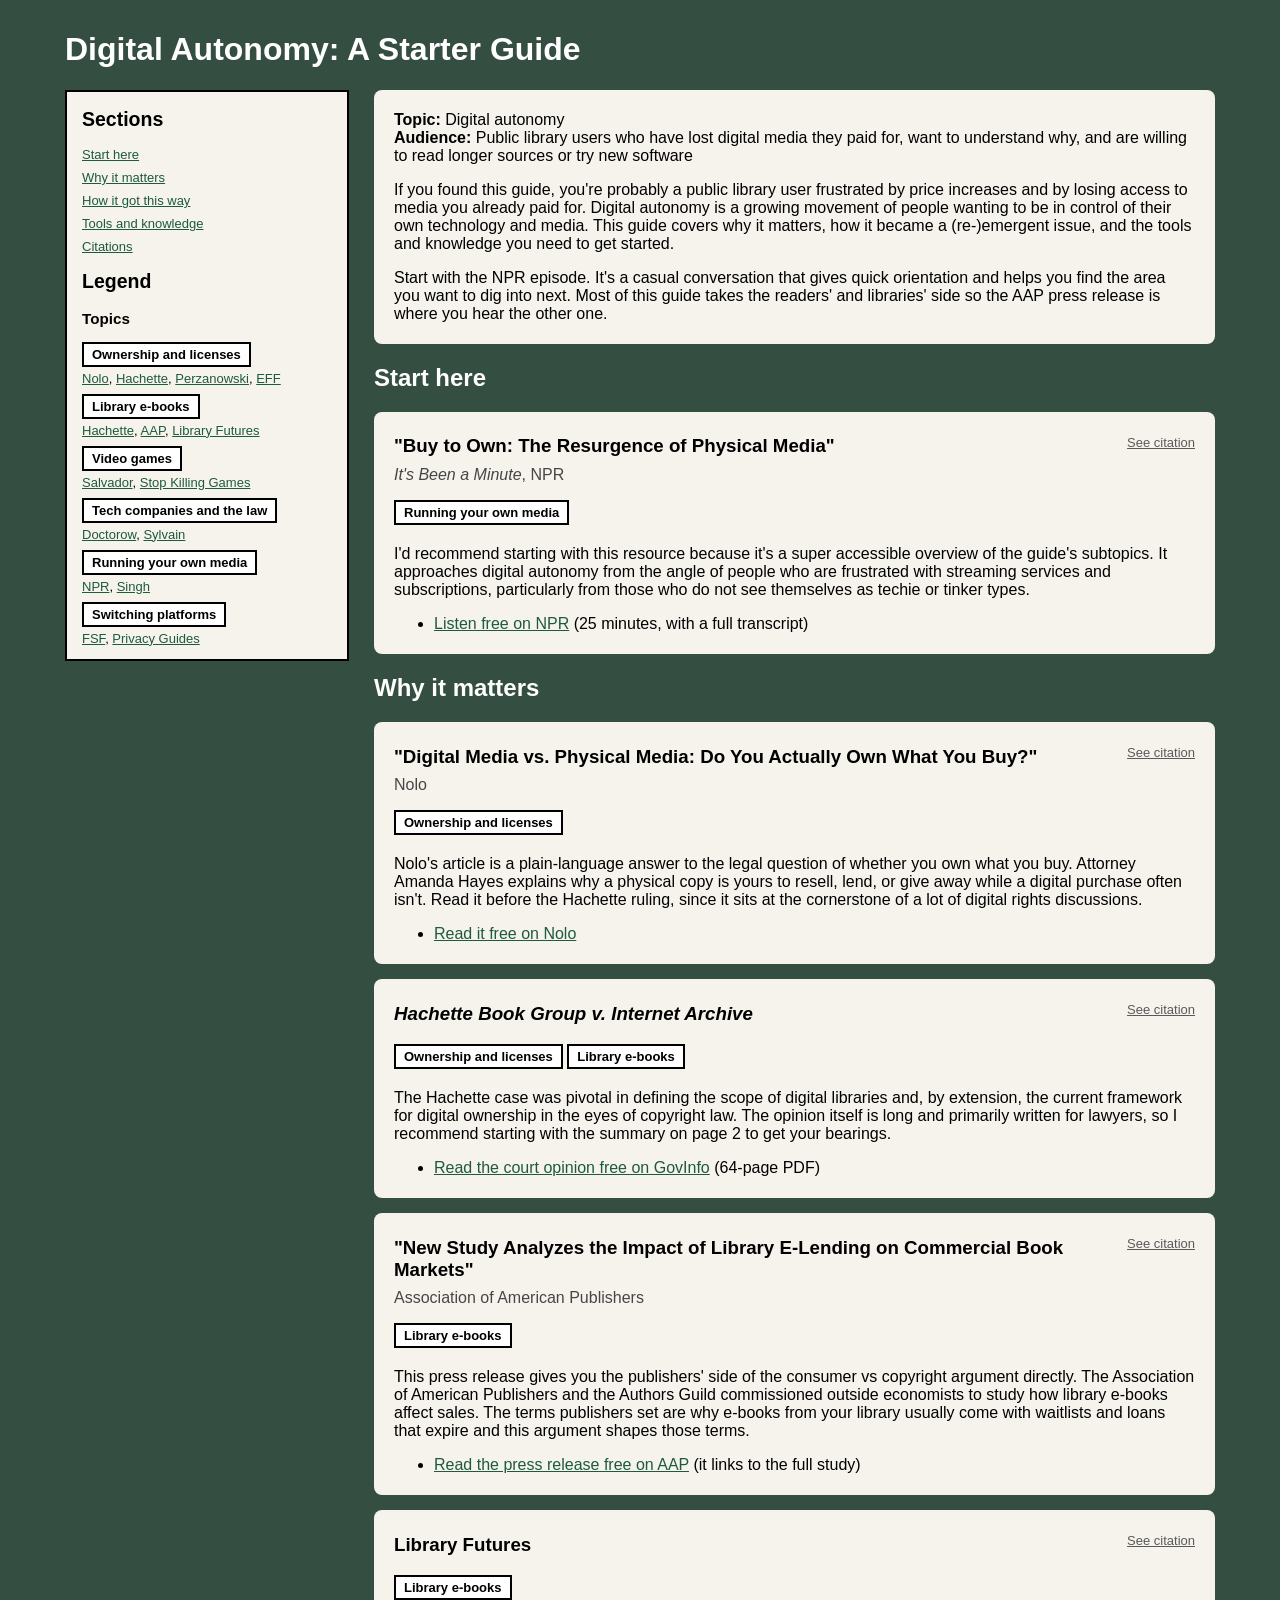
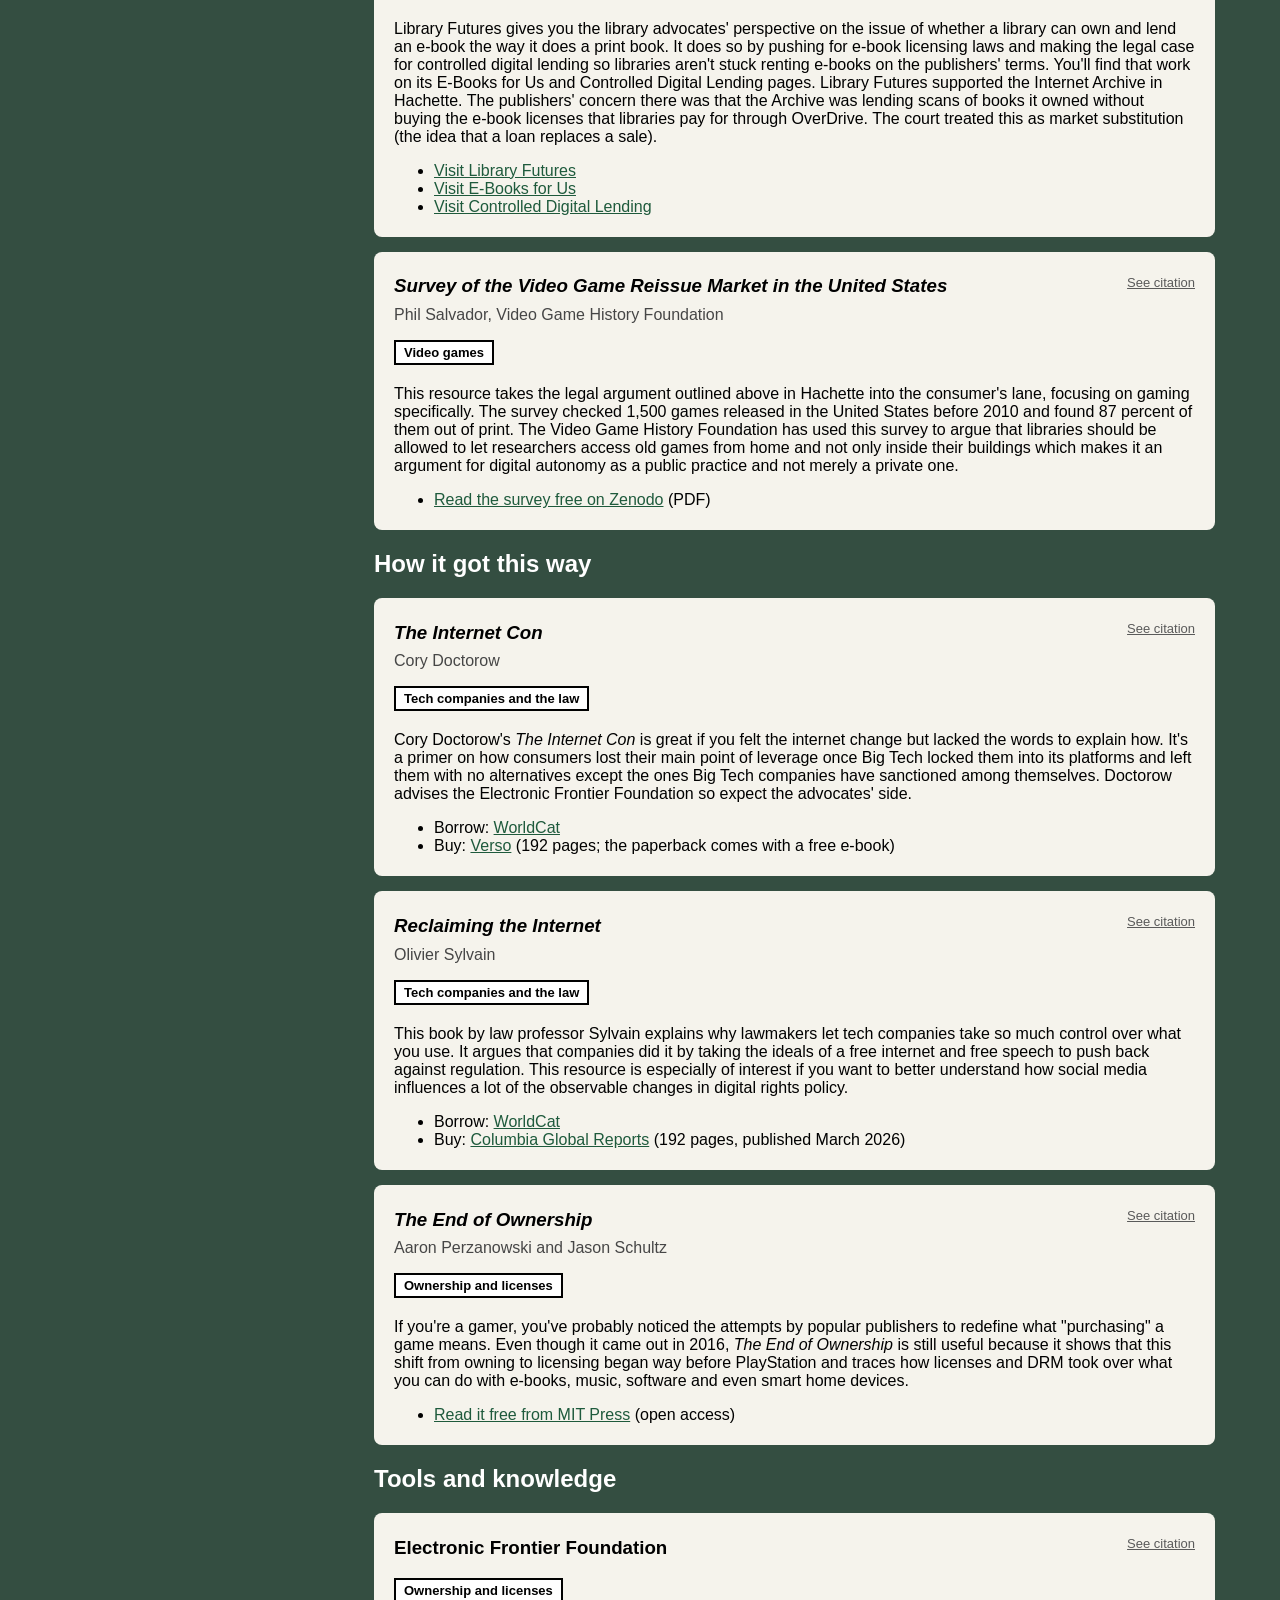
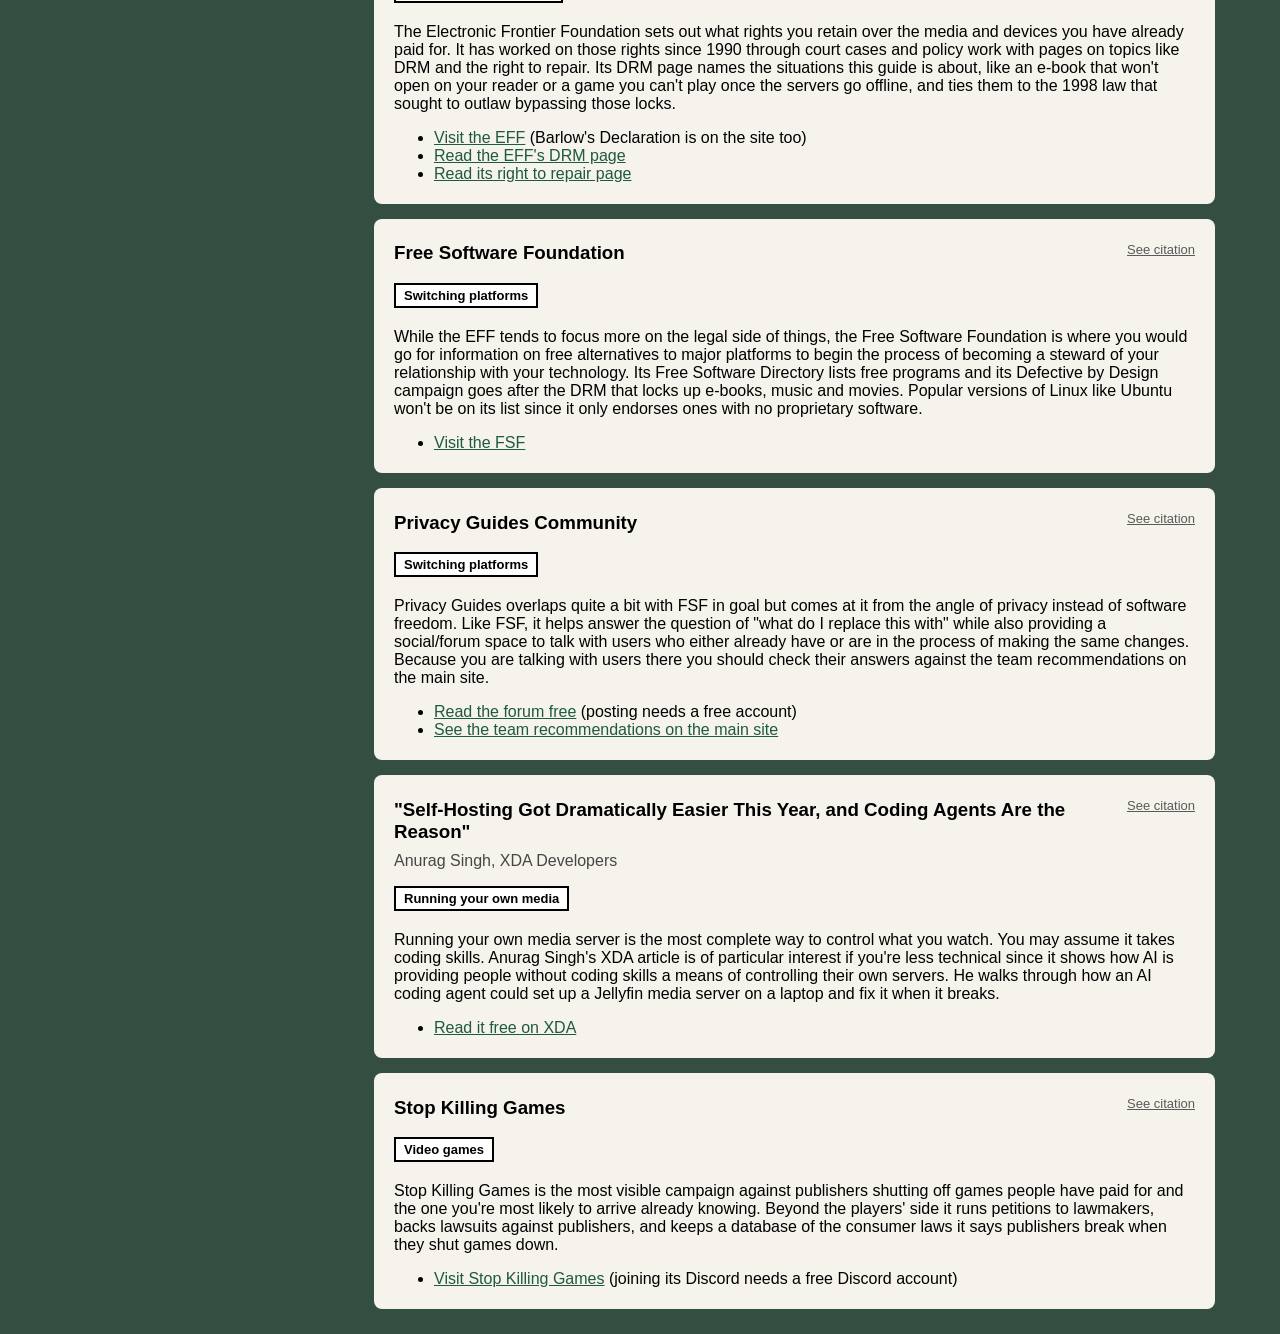
==== commit ad48cc75: "final desc and semantic formatting tweaks" ====
--- a/reference-guide.html
+++ b/reference-guide.html
@@ -45,6 +45,7 @@
 
     <main id="main">
     <section class="intro">
+        <p><strong>Topic:</strong> Digital autonomy<br><strong>Audience:</strong> Public library users who have lost digital media they paid for, want to understand why, and are willing to read longer sources or try new software</p>
         <p>If you found this guide, you're probably a public library user frustrated by price increases and by losing access to media you already paid for. Digital autonomy is a growing movement of people wanting to be in control of their own technology and media. This guide covers why it matters, how it became a (re-)emergent issue, and the tools and knowledge you need to get started.</p>
         <p>Start with the NPR episode. It's a casual conversation that gives quick orientation and helps you find the area you want to dig into next. Most of this guide takes the readers' and libraries' side so the AAP press release is where you hear the other one.</p>
     </section>
@@ -56,11 +57,11 @@
             <h3>"Buy to Own: The Resurgence of Physical Media"</h3>
             <p class="byline"><em>It's Been a Minute</em>, NPR</p>
             <p class="tags"><span class="tag topic">Running your own media</span></p>
-            <p>I'd recommend starting with this resource because it is a super accessible overview of the subtopics this guide touches on. It approaches the subject from the angle of how frustration with streaming services and subscriptions has put the idea of digital autonomy on the radar for many people including those who would not otherwise see themselves as "techie" or tinkerer types.</p>
+            <p>I'd recommend starting with this resource because it's a super accessible overview of the guide's subtopics. It approaches digital autonomy from the angle of people who are frustrated with streaming services and subscriptions, particularly from those who do not see themselves as techie or tinker types.</p>
             <ul>
                 <li><a href="https://www.npr.org/2026/06/26/nx-s1-5871197/buy-to-own-the-resurgence-of-physical-media">Listen free on NPR</a> (25 minutes, with a full transcript)</li>
             </ul>
-            <p class="cite"><a href="citations.html#cite-npr" aria-label="Citation for It&#x27;s Been a Minute, Buy to Own: The Resurgence of Physical Media">See citation</a></p>
+            <p class="cite"><a href="citations.html#cite-npr" aria-label="Citation for It's Been a Minute, Buy to Own: The Resurgence of Physical Media">See citation</a></p>
         </div>
     </section>
 
@@ -70,7 +71,7 @@
             <h3>"Digital Media vs. Physical Media: Do You Actually Own What You Buy?"</h3>
             <p class="byline">Nolo</p>
             <p class="tags"><span class="tag topic">Ownership and licenses</span></p>
-            <p>Nolo's article is a plain-language answer to the legal question of whether you own what you buy. Read it before the Hachette ruling since it explains the difference between owning a copy and the right to copy it and how it sits at the cornerstone of a lot of digital rights discussions.</p>
+            <p>Nolo's article is a plain-language answer to the legal question of whether you own what you buy. Attorney Amanda Hayes explains why a physical copy is yours to resell, lend, or give away while a digital purchase often isn't. Read it before the Hachette ruling, since it sits at the cornerstone of a lot of digital rights discussions.</p>
             <ul>
                 <li><a href="https://www.nolo.com/legal-encyclopedia/digital-media-vs-physical-media-do-you-actually-own-what-you-buy.html">Read it free on Nolo</a></li>
             </ul>
@@ -79,7 +80,7 @@
         <div class="resource" id="hachette">
             <h3><em>Hachette Book Group v. Internet Archive</em></h3>
             <p class="tags"><span class="tag topic">Ownership and licenses</span> <span class="tag topic">Library e-books</span></p>
-            <p>The Hachette case was pivotal in defining the scope of digital libraries and by extension the current framework for digital ownership in the eyes of copyright law. The opinion itself is long and primarily written for lawyers so I recommend starting with the summary on page 2.</p>
+            <p>The Hachette case was pivotal in defining the scope of digital libraries and, by extension, the current framework for digital ownership in the eyes of copyright law. The opinion itself is long and primarily written for lawyers, so I recommend starting with the summary on page 2 to get your bearings.</p>
             <ul>
                 <li><a href="https://www.govinfo.gov/app/details/USCOURTS-ca2-23-01260">Read the court opinion free on GovInfo</a> (64-page PDF)</li>
             </ul>
@@ -89,7 +90,7 @@
             <h3>"New Study Analyzes the Impact of Library E-Lending on Commercial Book Markets"</h3>
             <p class="byline">Association of American Publishers</p>
             <p class="tags"><span class="tag topic">Library e-books</span></p>
-            <p>This press release gives you the publishers' side of the consumer vs copyright argument directly. The terms they set are why e-books from your library usually come with waitlists and loans that expire and this argument shapes those terms.</p>
+            <p>This press release gives you the publishers' side of the consumer vs copyright argument directly. The Association of American Publishers and the Authors Guild commissioned outside economists to study how library e-books affect sales. The terms publishers set are why e-books from your library usually come with waitlists and loans that expire and this argument shapes those terms.</p>
             <ul>
                 <li><a href="https://publishers.org/news/new-study-analyzes-the-impact-of-library-e-lending-on-commercial-book-markets/">Read the press release free on AAP</a> (it links to the full study)</li>
             </ul>
@@ -98,9 +99,11 @@
         <div class="resource" id="library-futures">
             <h3>Library Futures</h3>
             <p class="tags"><span class="tag topic">Library e-books</span></p>
-            <p>Library Futures gives you the library advocates' perspective on the issue of whether a library can own and lend an e-book the way it does a print book, through its work on e-book licensing and controlled digital lending. Library Futures supported the Internet Archive in Hachette. The publishers' concern there was that the Archive was lending scans of books it owned without buying the e-book licenses that libraries pay for through OverDrive. The court treated this as market substitution (the idea that a loan replaces a sale).</p>
+            <p>Library Futures gives you the library advocates' perspective on the issue of whether a library can own and lend an e-book the way it does a print book. It does so by pushing for e-book licensing laws and making the legal case for controlled digital lending so libraries aren't stuck renting e-books on the publishers' terms. You'll find that work on its E-Books for Us and Controlled Digital Lending pages. Library Futures supported the Internet Archive in Hachette. The publishers' concern there was that the Archive was lending scans of books it owned without buying the e-book licenses that libraries pay for through OverDrive. The court treated this as market substitution (the idea that a loan replaces a sale).</p>
             <ul>
                 <li><a href="https://www.libraryfutures.net/">Visit Library Futures</a></li>
+                <li><a href="https://ebooksforus.com/">Visit E-Books for Us</a></li>
+                <li><a href="https://www.controlleddigitallending.org/">Visit Controlled Digital Lending</a></li>
             </ul>
             <p class="cite"><a href="citations.html#cite-library-futures" aria-label="Citation for Library Futures">See citation</a></p>
         </div>
@@ -108,7 +111,7 @@
             <h3><em>Survey of the Video Game Reissue Market in the United States</em></h3>
             <p class="byline">Phil Salvador, Video Game History Foundation</p>
             <p class="tags"><span class="tag topic">Video games</span></p>
-            <p>This resource takes the legal argument outlined above and situates it back into the consumer space but focuses it on gaming and specifically, lost media and the argument for preservation as an archival practice. The Video Game History Foundation has used this survey to argue that libraries should be allowed to let researchers access old games from home and not only inside their buildings which makes it an argument for digital autonomy as a public practice and not merely a private one.</p>
+            <p>This resource takes the legal argument outlined above in Hachette into the consumer's lane, focusing on gaming specifically. The survey checked 1,500 games released in the United States before 2010 and found 87 percent of them out of print. The Video Game History Foundation has used this survey to argue that libraries should be allowed to let researchers access old games from home and not only inside their buildings which makes it an argument for digital autonomy as a public practice and not merely a private one.</p>
             <ul>
                 <li><a href="https://doi.org/10.5281/zenodo.8161056">Read the survey free on Zenodo</a> (PDF)</li>
             </ul>
@@ -122,7 +125,7 @@
             <h3><em>The Internet Con</em></h3>
             <p class="byline">Cory Doctorow</p>
             <p class="tags"><span class="tag topic">Tech companies and the law</span></p>
-            <p>Cory Doctorow's <em>The Internet Con</em> is great if you felt the internet change but lacked the words to explain how. It's a primer that gives you those words by showing how consumers lost their main point of leverage once Big Tech locked them into its platforms and left them with no alternatives except the ones Big Tech companies have sanctioned among themselves. Doctorow advises the Electronic Frontier Foundation so expect the advocates' side.</p>
+            <p>Cory Doctorow's <em>The Internet Con</em> is great if you felt the internet change but lacked the words to explain how. It's a primer on how consumers lost their main point of leverage once Big Tech locked them into its platforms and left them with no alternatives except the ones Big Tech companies have sanctioned among themselves. Doctorow advises the Electronic Frontier Foundation so expect the advocates' side.</p>
             <ul>
                 <li>Borrow: <a href="https://search.worldcat.org/search?q=The+Internet+Con+Doctorow" aria-label="Borrow The Internet Con through WorldCat">WorldCat</a></li>
                 <li>Buy: <a href="https://www.versobooks.com/products/3035-the-internet-con">Verso</a> (192 pages; the paperback comes with a free e-book)</li>
@@ -133,7 +136,7 @@
             <h3><em>Reclaiming the Internet</em></h3>
             <p class="byline">Olivier Sylvain</p>
             <p class="tags"><span class="tag topic">Tech companies and the law</span></p>
-            <p>Law professor Olivier Sylvain's <em>Reclaiming the Internet</em> explains why lawmakers let tech companies take so much control over what you use by taking the ideals of a free internet and free speech to push back against regulation. This resource is especially of interest if you want to better understand how social media influences a lot of the observable changes in digital rights policy.</p>
+            <p>This book by law professor Sylvain explains why lawmakers let tech companies take so much control over what you use. It argues that companies did it by taking the ideals of a free internet and free speech to push back against regulation. This resource is especially of interest if you want to better understand how social media influences a lot of the observable changes in digital rights policy.</p>
             <ul>
                 <li>Borrow: <a href="https://search.worldcat.org/search?q=Reclaiming+the+Internet+Sylvain" aria-label="Borrow Reclaiming the Internet through WorldCat">WorldCat</a></li>
                 <li>Buy: <a href="https://globalreports.columbia.edu/books/reclaiming-the-internet">Columbia Global Reports</a> (192 pages, published March 2026)</li>
@@ -144,7 +147,7 @@
             <h3><em>The End of Ownership</em></h3>
             <p class="byline">Aaron Perzanowski and Jason Schultz</p>
             <p class="tags"><span class="tag topic">Ownership and licenses</span></p>
-            <p>If you're a gamer, you've probably noticed the attempts by popular publishers to redefine what "purchasing" a game means. <em>The End of Ownership</em> shows that this shift from owning to licensing began way before PlayStation and traces how licenses and DRM took over what you can do with e-books, music, software and even smart home devices.</p>
+            <p>If you're a gamer, you've probably noticed the attempts by popular publishers to redefine what "purchasing" a game means. Even though it came out in 2016, <em>The End of Ownership</em> is still useful because it shows that this shift from owning to licensing began way before PlayStation and traces how licenses and DRM took over what you can do with e-books, music, software and even smart home devices.</p>
             <ul>
                 <li><a href="https://doi.org/10.7551/mitpress/10524.001.0001">Read it free from MIT Press</a> (open access)</li>
             </ul>
@@ -157,16 +160,18 @@
         <div class="resource" id="eff">
             <h3>Electronic Frontier Foundation</h3>
             <p class="tags"><span class="tag topic">Ownership and licenses</span></p>
-            <p>The Electronic Frontier Foundation sets out what rights you retain over the media and devices you have already paid for. Its own cofounder John Perry Barlow argued in <em>A Declaration of the Independence of Cyberspace</em> for the same hands-off internet that Sylvain shows Big Tech later using against regulation. Knowing where the EFF started helps you see how even the advocates' thinking about the internet has had to evolve.</p>
+            <p>The Electronic Frontier Foundation sets out what rights you retain over the media and devices you have already paid for. It has worked on those rights since 1990 through court cases and policy work with pages on topics like DRM and the right to repair. Its DRM page names the situations this guide is about, like an e-book that won't open on your reader or a game you can't play once the servers go offline, and ties them to the 1998 law that sought to outlaw bypassing those locks.</p>
             <ul>
                 <li><a href="https://www.eff.org/">Visit the EFF</a> (Barlow's Declaration is on the site too)</li>
+                <li><a href="https://www.eff.org/issues/drm">Read the EFF's DRM page</a></li>
+                <li><a href="https://www.eff.org/issues/right-to-repair">Read its right to repair page</a></li>
             </ul>
             <p class="cite"><a href="citations.html#cite-eff" aria-label="Citation for Electronic Frontier Foundation">See citation</a></p>
         </div>
         <div class="resource" id="fsf">
             <h3>Free Software Foundation</h3>
             <p class="tags"><span class="tag topic">Switching platforms</span></p>
-            <p>While the EFF tends to focus more on the legal side of things, the Free Software Foundation is where you go for information on free alternatives to major platforms to begin the process of becoming a steward of your relationship with your technology. Its Free Software Directory lists free programs and its Defective by Design campaign goes after the DRM that locks up e-books, music and movies. Popular versions of Linux like Ubuntu won't be on its list since it only endorses ones with no proprietary software.</p>
+            <p>While the EFF tends to focus more on the legal side of things, the Free Software Foundation is where you would go for information on free alternatives to major platforms to begin the process of becoming a steward of your relationship with your technology. Its Free Software Directory lists free programs and its Defective by Design campaign goes after the DRM that locks up e-books, music and movies. Popular versions of Linux like Ubuntu won't be on its list since it only endorses ones with no proprietary software.</p>
             <ul>
                 <li><a href="https://www.fsf.org/">Visit the FSF</a></li>
             </ul>
@@ -183,19 +188,19 @@
             <p class="cite"><a href="citations.html#cite-privacy-guides" aria-label="Citation for Privacy Guides Community">See citation</a></p>
         </div>
         <div class="resource" id="singh">
-            <h3>"Self-Hosting Got Dramatically Easier This Year"</h3>
+            <h3>"Self-Hosting Got Dramatically Easier This Year, and Coding Agents Are the Reason"</h3>
             <p class="byline">Anurag Singh, XDA Developers</p>
             <p class="tags"><span class="tag topic">Running your own media</span></p>
             <p>Running your own media server is the most complete way to control what you watch. You may assume it takes coding skills. Anurag Singh's XDA article is of particular interest if you're less technical since it shows how AI is providing people without coding skills a means of controlling their own servers. He walks through how an AI coding agent could set up a Jellyfin media server on a laptop and fix it when it breaks.</p>
             <ul>
                 <li><a href="https://www.xda-developers.com/self-hosting-dramatically-easier-year-coding-agents-reason/">Read it free on XDA</a></li>
             </ul>
-            <p class="cite"><a href="citations.html#cite-singh" aria-label="Citation for Singh, Self-Hosting Got Dramatically Easier This Year">See citation</a></p>
+            <p class="cite"><a href="citations.html#cite-singh" aria-label="Citation for Singh, Self-Hosting Got Dramatically Easier This Year, and Coding Agents Are the Reason">See citation</a></p>
         </div>
         <div class="resource" id="stop-killing-games">
             <h3>Stop Killing Games</h3>
             <p class="tags"><span class="tag topic">Video games</span></p>
-            <p>Stop Killing Games is the most visible campaign against publishers shutting off games you paid for and the one you're most likely to arrive already knowing. Beyond the players' side it runs petitions to lawmakers, backs lawsuits against publishers, and keeps a database of the consumer laws it says publishers break when they shut games down.</p>
+            <p>Stop Killing Games is the most visible campaign against publishers shutting off games people have paid for and the one you're most likely to arrive already knowing. Beyond the players' side it runs petitions to lawmakers, backs lawsuits against publishers, and keeps a database of the consumer laws it says publishers break when they shut games down.</p>
             <ul>
                 <li><a href="https://www.stopkillinggames.com/">Visit Stop Killing Games</a> (joining its Discord needs a free Discord account)</li>
             </ul>
